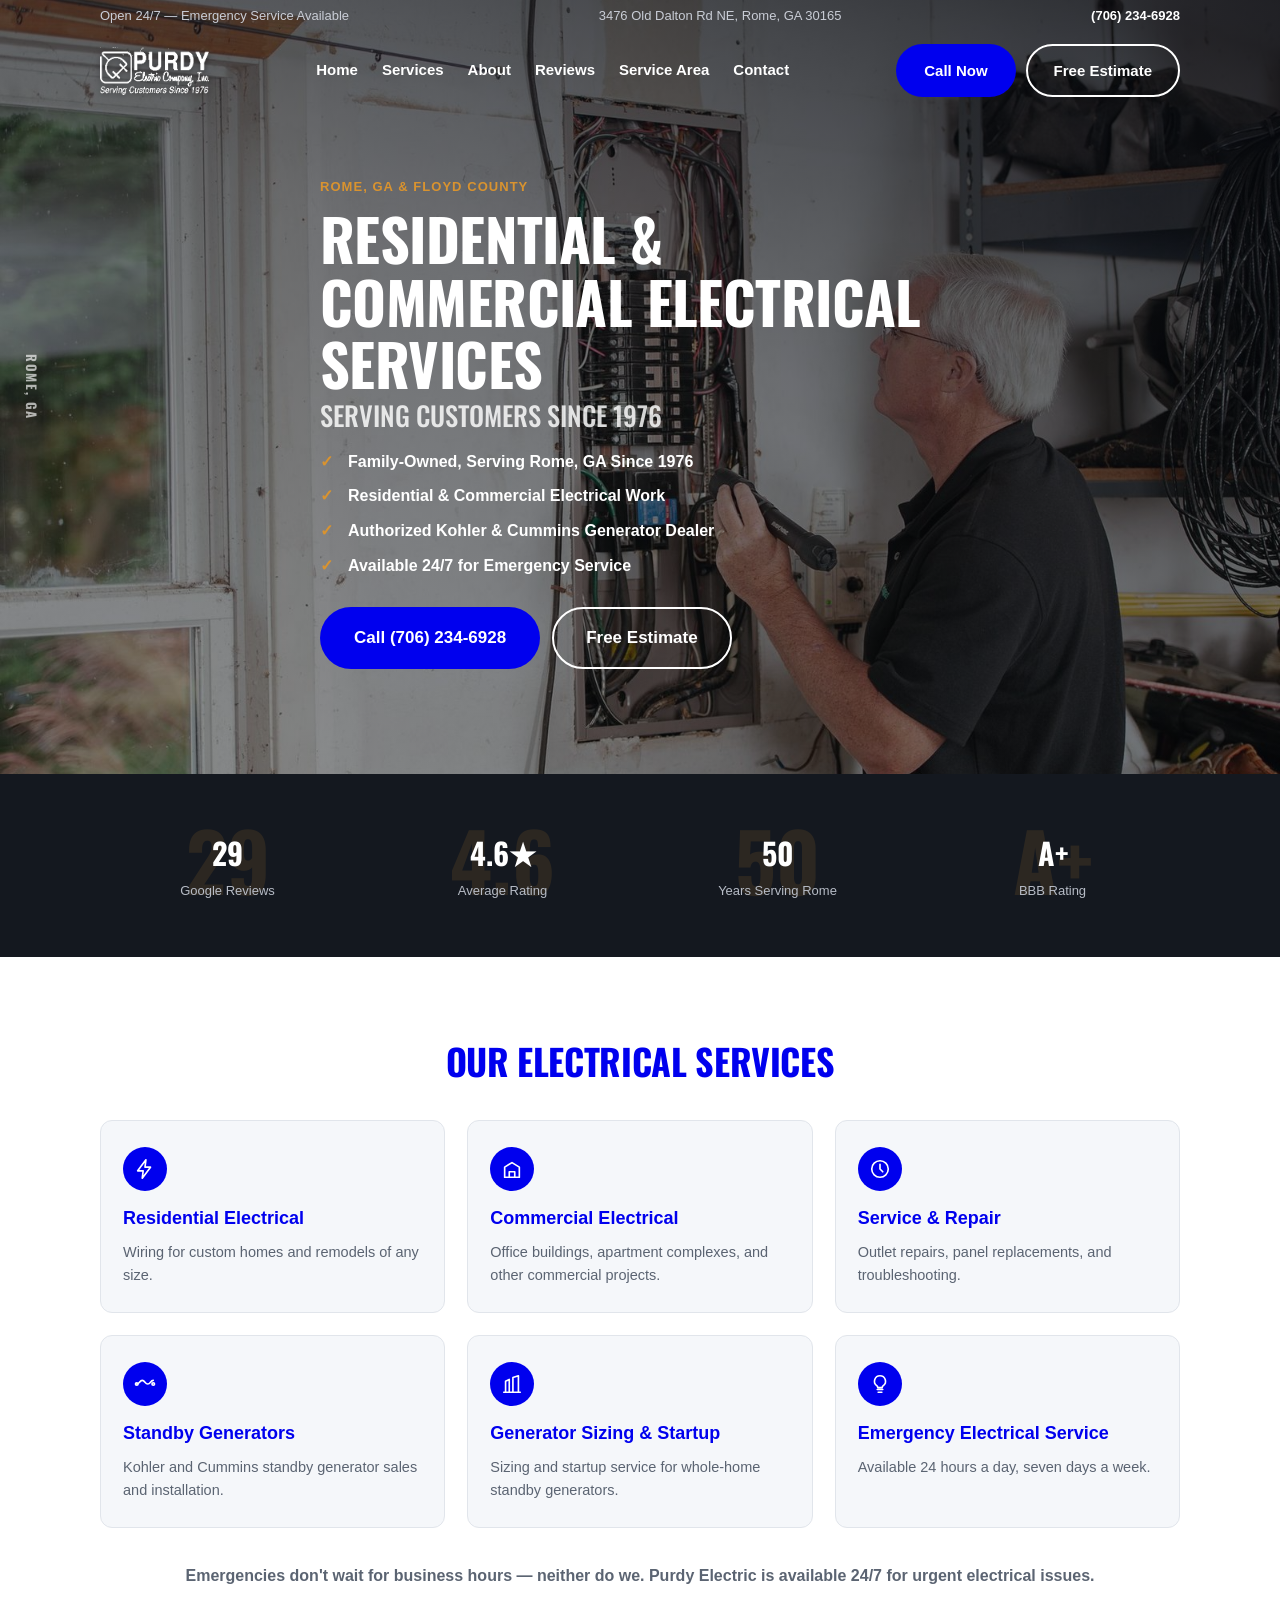
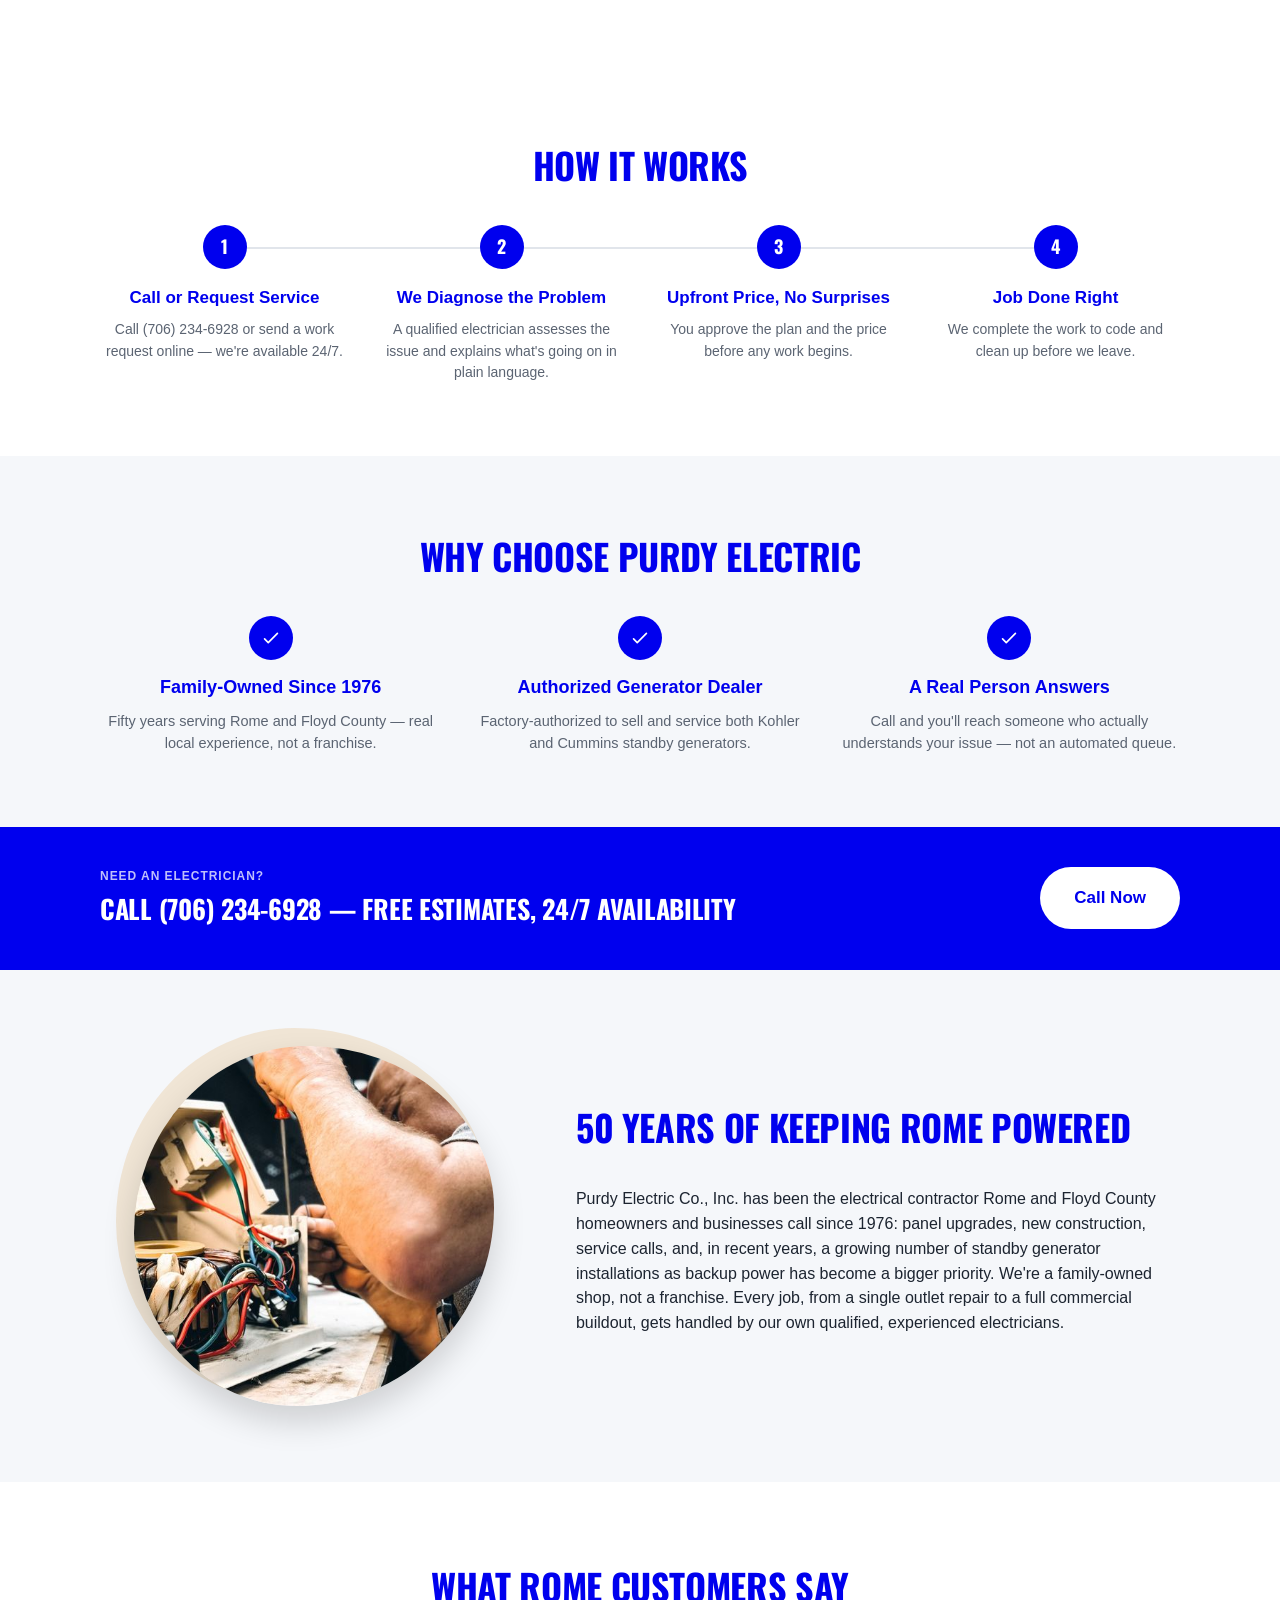
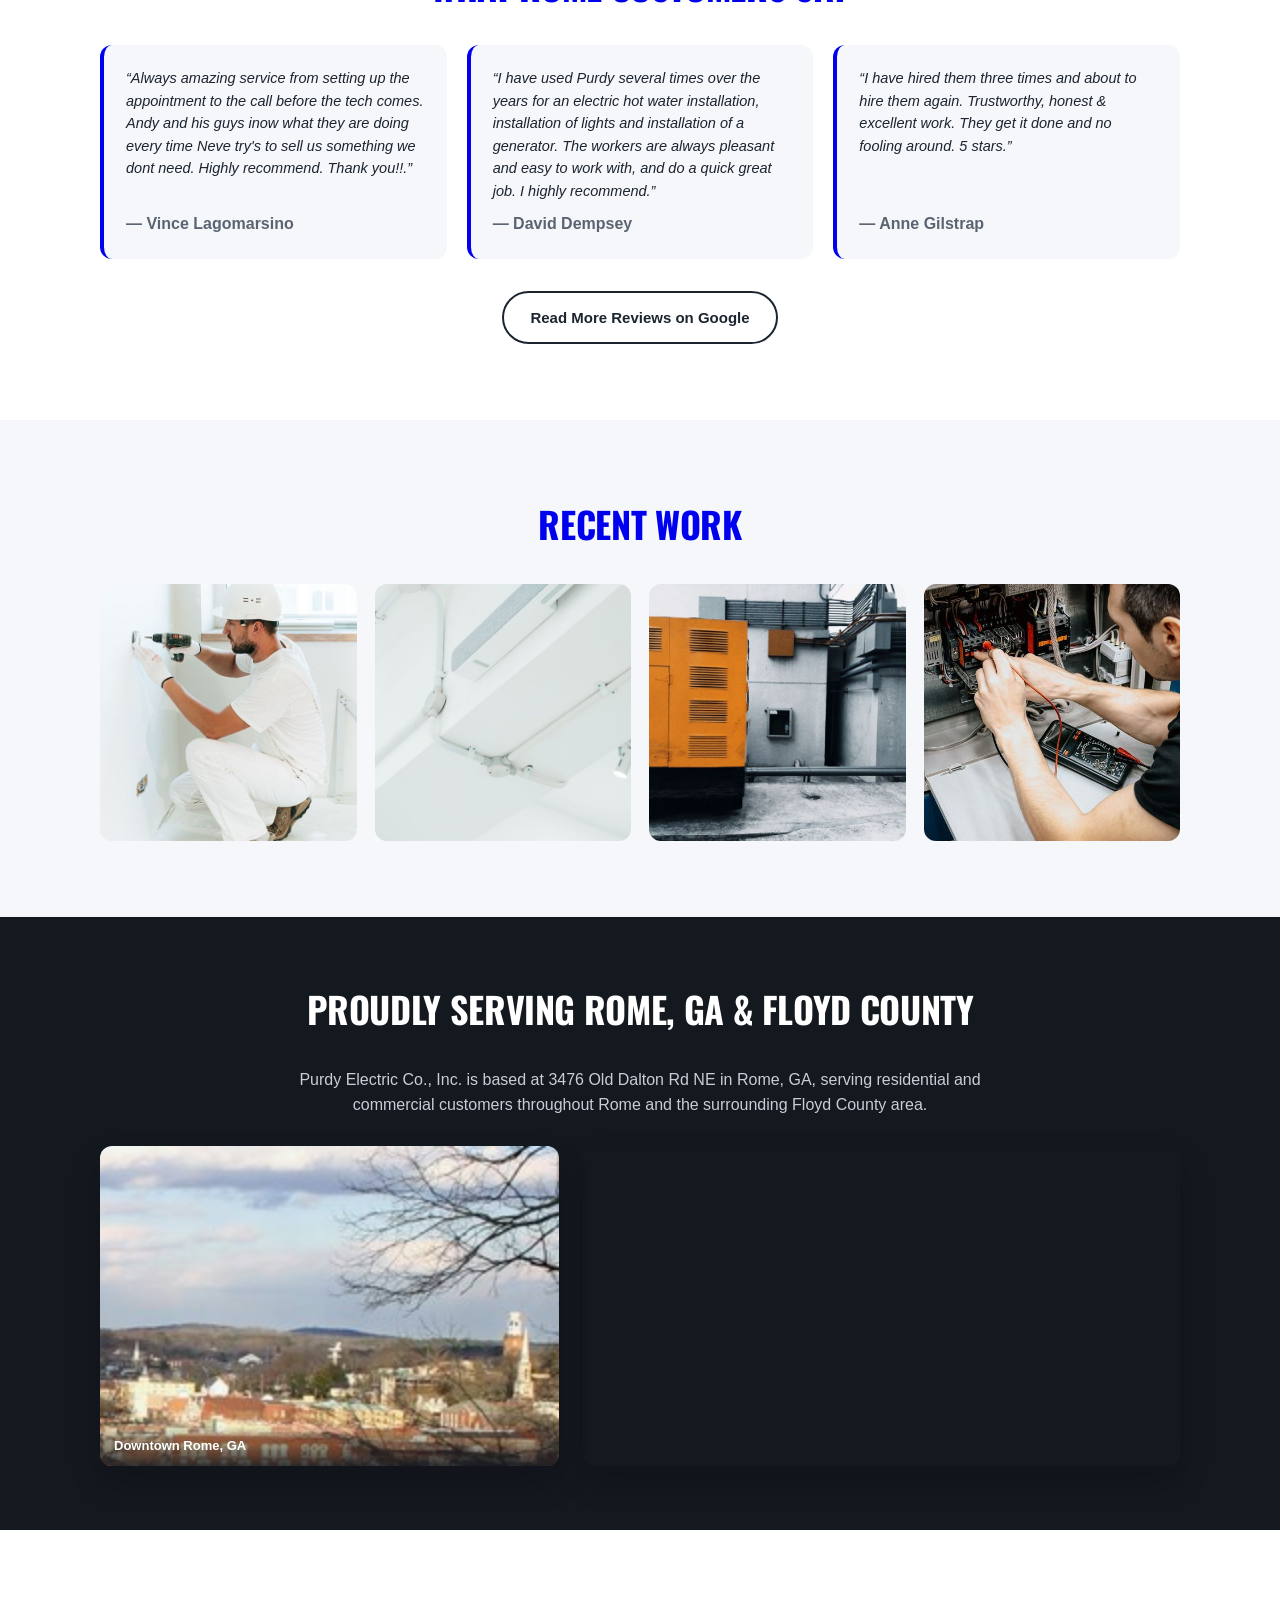
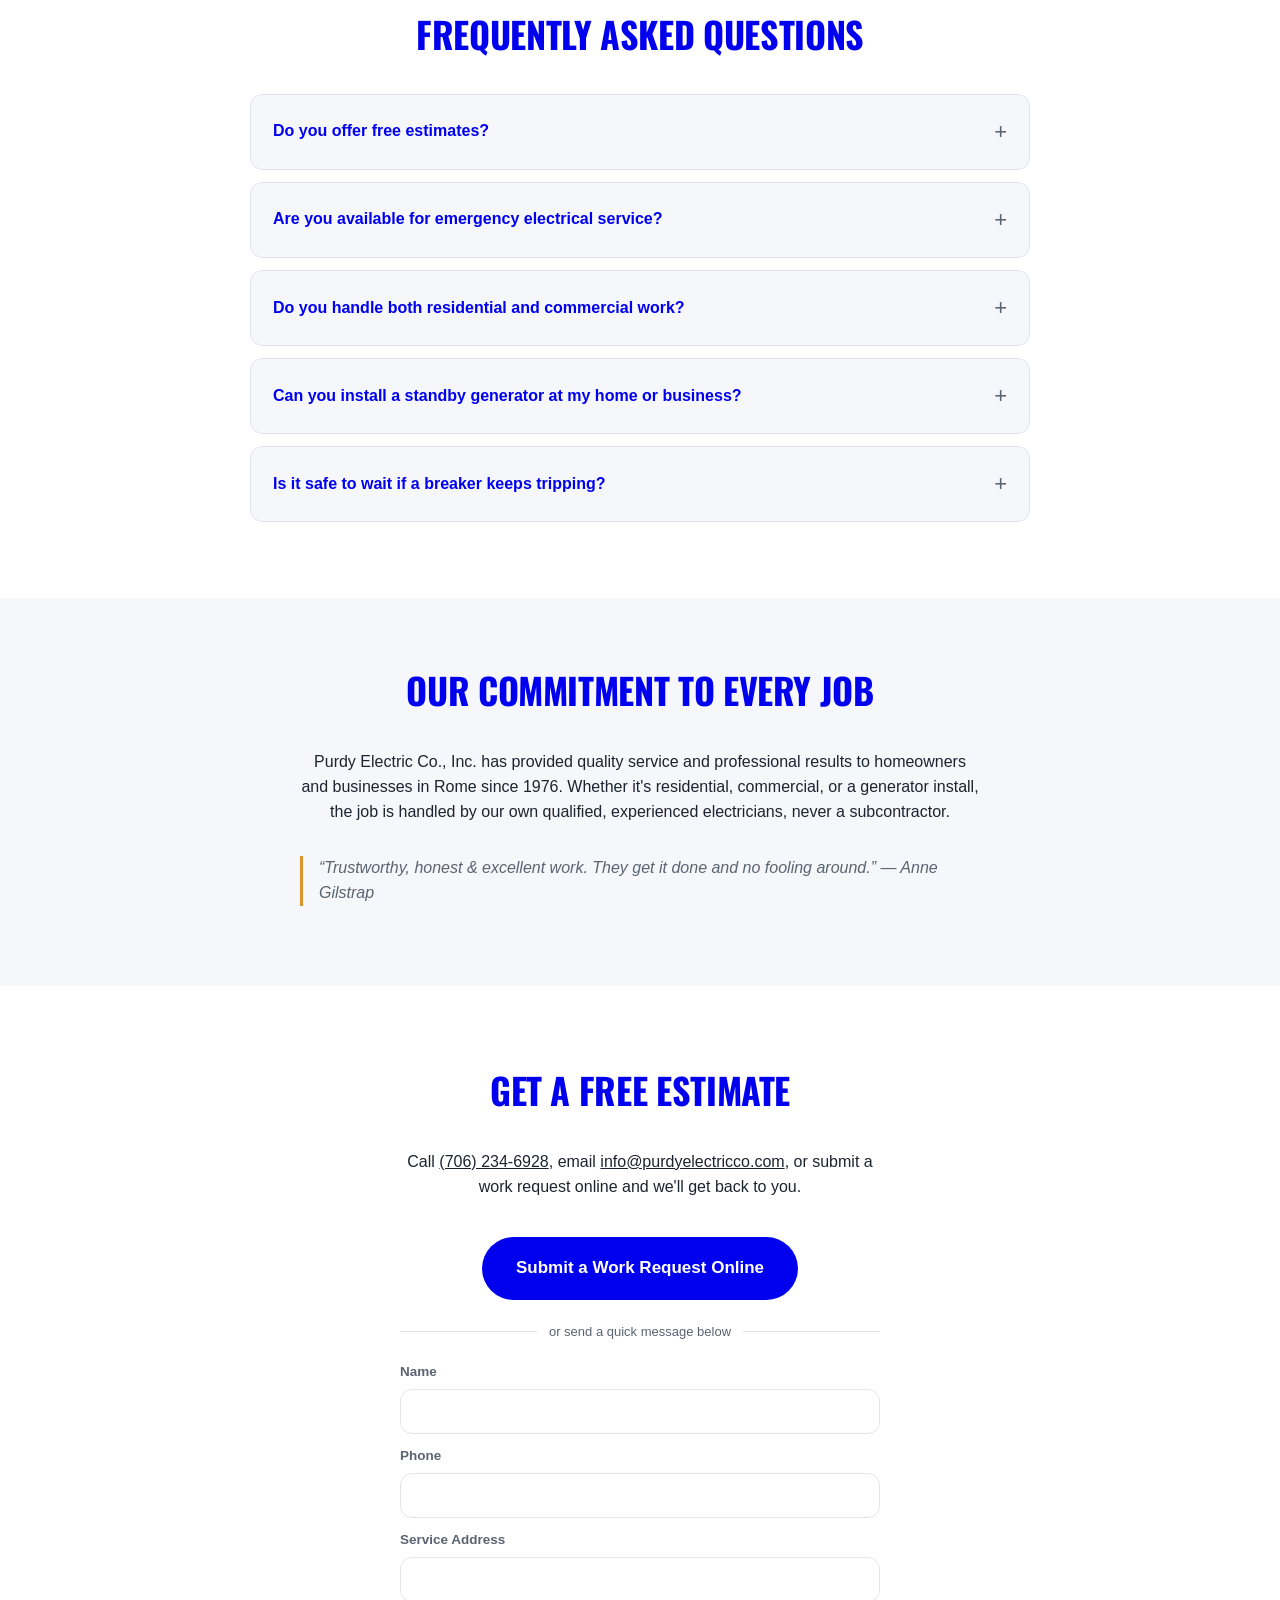
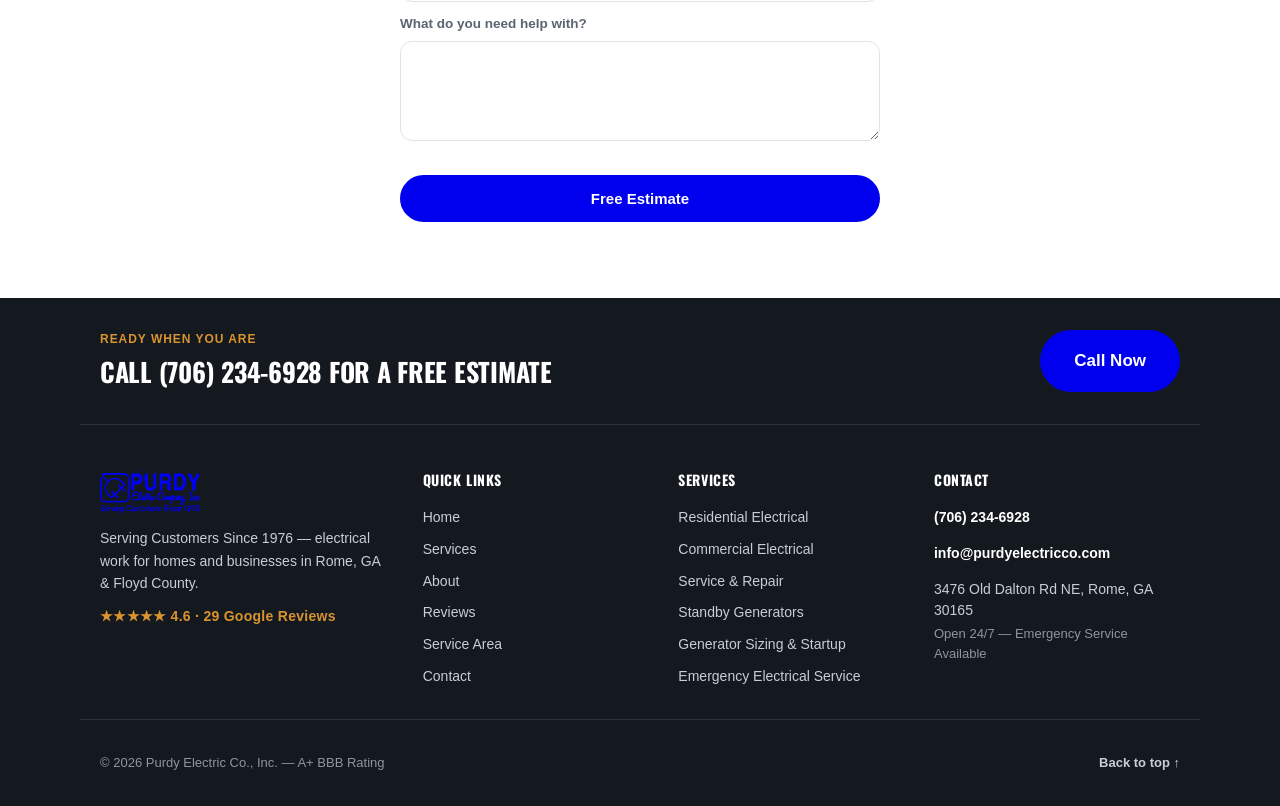
==== dev.html @ 838eb574 "Free homepage rebuild for Purdy Electric Co., Inc. (Rome, GA) Cold-outreach lead magnet built with t" ====
<!DOCTYPE html>
<html lang="en">
<head>
<meta charset="UTF-8">
<meta name="viewport" content="width=device-width, initial-scale=1.0">
<title>Rome GA Electrician | Purdy Electric Co., Inc.</title>
<meta name="description" content="Purdy Electric Co., Inc. — residential &amp; commercial electrician serving Rome, GA since 1976. Kohler &amp; Cummins generators. Call (706) 234-6928.">
<meta name="robots" content="index, follow">
<meta property="og:type" content="website">
<meta property="og:site_name" content="Purdy Electric Co., Inc.">
<meta property="og:title" content="Rome GA Electrician | Purdy Electric Co., Inc.">
<meta property="og:description" content="Residential &amp; commercial electrician serving Rome, GA since 1976. Authorized Kohler &amp; Cummins generator dealer. Call (706) 234-6928.">
<meta property="og:locale" content="en_US">
<meta name="twitter:card" content="summary_large_image">
<meta name="twitter:title" content="Rome GA Electrician | Purdy Electric Co., Inc.">
<meta name="twitter:description" content="Residential &amp; commercial electrician serving Rome, GA since 1976. Authorized Kohler &amp; Cummins generator dealer. Call (706) 234-6928.">
<!-- TODO before launch: canonical, og:url, og:image / twitter:image once a real domain is assigned -->
<!-- <link rel="canonical" href="https://example.com/"> -->
<!-- <meta property="og:url" content="https://example.com/"> -->
<link rel="preconnect" href="https://fonts.googleapis.com">
<link rel="preconnect" href="https://fonts.gstatic.com" crossorigin>
<link href="https://fonts.googleapis.com/css2?family=Oswald:wght@500;700&display=swap" rel="stylesheet">
<link rel="stylesheet" href="styles.css">
<script type="application/ld+json">
{
  "@context": "https://schema.org",
  "@type": "Electrician",
  "name": "Purdy Electric Co., Inc.",
  "telephone": "+1-706-234-6928",
  "email": "info@purdyelectricco.com",
  "address": {
    "@type": "PostalAddress",
    "streetAddress": "3476 Old Dalton Rd NE",
    "addressLocality": "Rome",
    "addressRegion": "GA",
    "postalCode": "30165",
    "addressCountry": "US"
  },
  "areaServed": "Rome, GA",
  "openingHoursSpecification": {
    "@type": "OpeningHoursSpecification",
    "dayOfWeek": ["Monday","Tuesday","Wednesday","Thursday","Friday","Saturday","Sunday"],
    "opens": "00:00",
    "closes": "23:59"
  },
  "aggregateRating": {
    "@type": "AggregateRating",
    "ratingValue": "4.6",
    "reviewCount": "29"
  },
  "review": [
    {
      "@type": "Review",
      "author": { "@type": "Person", "name": "Vince Lagomarsino" },
      "reviewBody": "Always amazing service from setting up the appointment to the call before the tech comes. Andy and his guys inow what they are doing every time Neve try's to sell us something we dont need. Highly recommend. Thank you!!.",
      "reviewRating": { "@type": "Rating", "ratingValue": "5" }
    },
    {
      "@type": "Review",
      "author": { "@type": "Person", "name": "David Dempsey" },
      "reviewBody": "I have used Purdy several times over the years for an electric hot water installation, installation of lights and installation of a generator. The workers are always pleasant and easy to work with, and do a quick great job. I highly recommend.",
      "reviewRating": { "@type": "Rating", "ratingValue": "5" }
    },
    {
      "@type": "Review",
      "author": { "@type": "Person", "name": "Anne Gilstrap" },
      "reviewBody": "I have hired them three times and about to hire them again. Trustworthy, honest & excellent work. They get it done and no fooling around. 5 stars.",
      "reviewRating": { "@type": "Rating", "ratingValue": "5" }
    }
  ],
  "sameAs": [
    "https://www.bbb.org/us/ga/rome/profile/electrician/purdy-electric-co-inc-0483-40024263",
    "https://share.google/TkdXrnhPCegUkf1gT"
  ]
}
</script>
</head>
<body>

<a class="skip-link" href="#main">Skip to main content</a>

<!-- ============ 1. HEADER ============ -->
<header class="site-header" id="site-header">
  <div class="topbar">
    <div class="wrap topbar-inner">
      <span class="topbar-item">Open 24/7 — Emergency Service Available</span>
      <span class="topbar-item">3476 Old Dalton Rd NE, Rome, GA 30165</span>
      <a class="topbar-item topbar-phone" href="tel:+17062346928">(706) 234-6928</a>
    </div>
  </div>
  <div class="wrap main-nav">
    <a class="logo" href="#main" aria-label="Purdy Electric Co., Inc. — home">
      <img class="logo-img" src="assets/logo.png" alt="Purdy Electric Co., Inc. logo">
    </a>
    <nav aria-label="Primary">
      <ul class="nav-links">
        <li><a href="#" onclick="return false;">Home</a></li>
        <li><a href="#" onclick="return false;">Services</a></li>
        <li><a href="#" onclick="return false;">About</a></li>
        <li><a href="#" onclick="return false;">Reviews</a></li>
        <li><a href="#" onclick="return false;">Service Area</a></li>
        <li><a href="#" onclick="return false;">Contact</a></li>
      </ul>
    </nav>
    <div class="nav-ctas">
      <a class="btn btn-primary" href="tel:+17062346928">Call Now</a>
      <a class="btn btn-outline" href="https://clienthub.getjobber.com/hubs/5760ba91-6173-4c8a-98c2-f6439552c2f6/public/requests/80235/new" target="_blank" rel="noopener">Free Estimate</a>
    </div>
    <button type="button" class="menu-toggle" id="menu-toggle" aria-expanded="false" aria-controls="mobile-menu" aria-label="Open menu">
      <span></span><span></span><span></span>
    </button>
    <div class="mobile-menu" id="mobile-menu">
      <ul class="mobile-menu-links">
        <li><a href="#" onclick="return false;">Home</a></li>
        <li><a href="#" onclick="return false;">Services</a></li>
        <li><a href="#" onclick="return false;">About</a></li>
        <li><a href="#" onclick="return false;">Reviews</a></li>
        <li><a href="#" onclick="return false;">Service Area</a></li>
        <li><a href="#" onclick="return false;">Contact</a></li>
      </ul>
      <div class="mobile-menu-ctas">
        <a class="btn btn-primary" href="tel:+17062346928">Call Now</a>
        <a class="btn btn-outline" href="https://clienthub.getjobber.com/hubs/5760ba91-6173-4c8a-98c2-f6439552c2f6/public/requests/80235/new" target="_blank" rel="noopener">Free Estimate</a>
      </div>
    </div>
  </div>
</header>

<main id="main">

  <!-- ============ 2. HERO ============ -->
  <!-- Hero photo: stock photo used with explicit request, credited per skill convention.
       Photo by Karin Belgrave / Pexels — "electrician inspecting residential fuse box"
       https://images.pexels.com/photos/32497160/pexels-photo-32497160.jpeg (Pexels License,
       free for commercial use). Not a photo of Purdy Electric's own team — placeholder swapped
       for a stock photo at Patrik's explicit request; replace with a real team/job photo when
       available. -->
  <section class="hero">
    <img class="hero-bg-photo" src="assets/hero-electrician.jpg" alt="Electrician inspecting a residential circuit breaker panel in a home garage" loading="eager">
    <div class="hero-edge-label" aria-hidden="true">ROME, GA</div>
    <div class="wrap hero-inner">
      <div class="hero-copy">
        <p class="eyebrow">Rome, GA &amp; Floyd County</p>
        <h1>Residential &amp; Commercial Electrical Services <span class="h1-sub">Serving Customers Since 1976</span></h1>
        <ul class="trust-bullets">
          <li>Family-Owned, Serving Rome, GA Since 1976</li>
          <li>Residential &amp; Commercial Electrical Work</li>
          <li>Authorized Kohler &amp; Cummins Generator Dealer</li>
          <li>Available 24/7 for Emergency Service</li>
        </ul>
        <div class="hero-ctas">
          <a class="btn btn-primary btn-lg" href="tel:+17062346928">Call (706) 234-6928</a>
          <a class="btn btn-outline btn-lg" href="https://clienthub.getjobber.com/hubs/5760ba91-6173-4c8a-98c2-f6439552c2f6/public/requests/80235/new" target="_blank" rel="noopener">Free Estimate</a>
        </div>
      </div>
    </div>
  </section>

  <!-- ============ 3. TRUST STATS BAR ============ -->
  <!-- Real, sourced numbers only. Review count/rating: Purdy Electric's real Google Business
       Profile (share.google/TkdXrnhPCegUkf1gT), checked 2026-09-15.
       Years in business: business's own "Serving Customers Since 1976" claim (site + logo).
       BBB rating: bbb.org profile for Purdy Electric Co Inc (not accredited, A+ letter grade).
       No confirmed public license number was found, so a "Licensed & Insured" tile was
       replaced with the confirmed Kohler/Cummins authorized-dealer status instead of guessing. -->
  <section class="stats-bar" aria-label="Trust indicators">
    <div class="wrap stats-grid">
      <div class="stat reveal" data-ghost="29">
        <span class="stat-value">29</span>
        <span class="stat-label">Google Reviews</span>
      </div>
      <div class="stat reveal" data-ghost="4.6">
        <span class="stat-value">4.6★</span>
        <span class="stat-label">Average Rating</span>
      </div>
      <div class="stat reveal" data-ghost="50">
        <span class="stat-value">50</span>
        <span class="stat-label">Years Serving Rome</span>
      </div>
      <div class="stat reveal" data-ghost="A+">
        <span class="stat-value">A+</span>
        <span class="stat-label">BBB Rating</span>
      </div>
    </div>
  </section>

  <!-- ============ 4. SERVICES GRID ============ -->
  <section id="services" class="services">
    <div class="wrap">
      <h2 class="reveal">Our Electrical Services</h2>
      <div class="services-grid">
        <div class="service-card reveal">
          <span class="service-icon" aria-hidden="true"><svg viewBox="0 0 24 24" stroke-width="1.8"><path d="M13 2 4 14h6l-1 8 9-12h-6l1-8z" stroke-linecap="round" stroke-linejoin="round"/></svg></span>
          <h3>Residential Electrical</h3>
          <p>Wiring for custom homes and remodels of any size.</p>
        </div>
        <div class="service-card reveal">
          <span class="service-icon" aria-hidden="true"><svg viewBox="0 0 24 24" stroke-width="1.8"><path d="M4 21V10l8-5 8 5v11" stroke-linecap="round" stroke-linejoin="round"/><path d="M9 21v-6h6v6M4 21h16" stroke-linecap="round" stroke-linejoin="round"/></svg></span>
          <h3>Commercial Electrical</h3>
          <p>Office buildings, apartment complexes, and other commercial projects.</p>
        </div>
        <div class="service-card reveal">
          <span class="service-icon" aria-hidden="true"><svg viewBox="0 0 24 24" stroke-width="1.8"><circle cx="12" cy="12" r="9"/><path d="M12 7v5l3 3" stroke-linecap="round" stroke-linejoin="round"/></svg></span>
          <h3>Service &amp; Repair</h3>
          <p>Outlet repairs, panel replacements, and troubleshooting.</p>
        </div>
        <div class="service-card reveal">
          <span class="service-icon" aria-hidden="true"><svg viewBox="0 0 24 24" stroke-width="1.8"><path d="M3 12c3 0 3-4 6-4s3 4 6 4 3-4 6-4" stroke-linecap="round" stroke-linejoin="round"/><circle cx="3" cy="12" r="1.4"/><circle cx="21" cy="12" r="1.4"/></svg></span>
          <h3>Standby Generators</h3>
          <p>Kohler and Cummins standby generator sales and installation.</p>
        </div>
        <div class="service-card reveal">
          <span class="service-icon" aria-hidden="true"><svg viewBox="0 0 24 24" stroke-width="1.8"><path d="M3 21h18M5 21V9l4-2v14M13 21V5l6-2v18M9 12h.01M9 16h.01" stroke-linecap="round" stroke-linejoin="round"/></svg></span>
          <h3>Generator Sizing &amp; Startup</h3>
          <p>Sizing and startup service for whole-home standby generators.</p>
        </div>
        <div class="service-card reveal">
          <span class="service-icon" aria-hidden="true"><svg viewBox="0 0 24 24" stroke-width="1.8"><path d="M9 18h6M10 21h4M12 3a6 6 0 0 0-3.6 10.8c.6.45 1.1 1.2 1.2 2.2h4.8c.1-1 .6-1.75 1.2-2.2A6 6 0 0 0 12 3Z" stroke-linecap="round" stroke-linejoin="round"/></svg></span>
          <h3>Emergency Electrical Service</h3>
          <p>Available 24 hours a day, seven days a week.</p>
        </div>
      </div>
      <p class="emergency-callout">Emergencies don't wait for business hours — neither do we. Purdy Electric is available 24/7 for urgent electrical issues.</p>
    </div>
  </section>

  <!-- ============ 4b. HOW IT WORKS ============ -->
  <section class="process">
    <div class="wrap">
      <h2 class="reveal">How It Works</h2>
      <div class="process-grid">
        <div class="process-step reveal">
          <span class="process-num">1</span>
          <h3>Call or Request Service</h3>
          <p>Call (706) 234-6928 or send a work request online — we're available 24/7.</p>
        </div>
        <div class="process-step reveal">
          <span class="process-num">2</span>
          <h3>We Diagnose the Problem</h3>
          <p>A qualified electrician assesses the issue and explains what's going on in plain language.</p>
        </div>
        <div class="process-step reveal">
          <span class="process-num">3</span>
          <h3>Upfront Price, No Surprises</h3>
          <p>You approve the plan and the price before any work begins.</p>
        </div>
        <div class="process-step reveal">
          <span class="process-num">4</span>
          <h3>Job Done Right</h3>
          <p>We complete the work to code and clean up before we leave.</p>
        </div>
      </div>
    </div>
  </section>

  <!-- ============ 4c. WHY CHOOSE US ============ -->
  <section class="why-us">
    <div class="wrap">
      <h2 class="reveal">Why Choose Purdy Electric</h2>
      <div class="why-us-grid">
        <div class="why-us-item reveal">
          <span class="service-icon" aria-hidden="true"><svg viewBox="0 0 24 24" stroke-width="1.8"><path d="m5 13 4 4L19 7" stroke-linecap="round" stroke-linejoin="round"/></svg></span>
          <h3>Family-Owned Since 1976</h3>
          <p>Fifty years serving Rome and Floyd County — real local experience, not a franchise.</p>
        </div>
        <div class="why-us-item reveal">
          <span class="service-icon" aria-hidden="true"><svg viewBox="0 0 24 24" stroke-width="1.8"><path d="m5 13 4 4L19 7" stroke-linecap="round" stroke-linejoin="round"/></svg></span>
          <h3>Authorized Generator Dealer</h3>
          <p>Factory-authorized to sell and service both Kohler and Cummins standby generators.</p>
        </div>
        <div class="why-us-item reveal">
          <span class="service-icon" aria-hidden="true"><svg viewBox="0 0 24 24" stroke-width="1.8"><path d="m5 13 4 4L19 7" stroke-linecap="round" stroke-linejoin="round"/></svg></span>
          <h3>A Real Person Answers</h3>
          <p>Call and you'll reach someone who actually understands your issue — not an automated queue.</p>
        </div>
      </div>
    </div>
  </section>

  <!-- ============ 4d. MID-PAGE CTA BANNER ============ -->
  <section class="cta-banner">
    <div class="wrap cta-banner-inner">
      <div>
        <p class="cta-banner-eyebrow">Need an Electrician?</p>
        <h3>Call (706) 234-6928 — Free Estimates, 24/7 Availability</h3>
      </div>
      <a class="btn btn-primary btn-lg" href="tel:+17062346928">Call Now</a>
    </div>
  </section>

  <!-- ============ 5. ABOUT / STORY ============ -->
  <section id="about" class="about">
    <div class="wrap about-inner">
      <div class="about-media">
        <!-- ADD REAL PHOTO: owner/team photo. Stock photo used at Patrik's explicit request —
             not Purdy Electric's own staff. Photo by Pexels
             https://images.pexels.com/photos/32588553/pexels-photo-32588553.jpeg (Pexels
             License, free for commercial use). Replace with a real team/owner photo when available. -->
        <img class="stock-photo" src="assets/about-electrician.jpg" alt="Electrician working carefully on wiring inside an open equipment panel">
      </div>
      <div class="about-copy reveal">
        <h2>50 Years of Keeping Rome Powered</h2>
        <p>Purdy Electric Co., Inc. has been the electrical contractor Rome and Floyd County homeowners and businesses call since 1976: panel upgrades, new construction, service calls, and, in recent years, a growing number of standby generator installations as backup power has become a bigger priority. We're a family-owned shop, not a franchise. Every job, from a single outlet repair to a full commercial buildout, gets handled by our own qualified, experienced electricians.</p>
      </div>
    </div>
  </section>

  <!-- ============ 6. PROOF / TESTIMONIALS ============ -->
  <!-- Real, verbatim, sourced reviews only (checked 2026-09-15): Purdy Electric's real Google
       Business Profile (share.google/TkdXrnhPCegUkf1gT). Nothing here was written by Claude —
       Vince Lagomarsino's quote is reproduced exactly as written, typos included ("inow",
       "Neve try's"); editing a real customer's actual words to tidy them up is the same
       category of dishonesty as inventing a review outright. -->
  <section id="reviews" class="testimonials">
    <div class="wrap">
      <h2 class="reveal">What Rome Customers Say</h2>
      <div class="testimonial-grid">
        <blockquote class="testimonial reveal">
          <p>&ldquo;Always amazing service from setting up the appointment to the call before the tech comes. Andy and his guys inow what they are doing every time Neve try's to sell us something we dont need. Highly recommend. Thank you!!.&rdquo;</p>
          <cite>— Vince Lagomarsino</cite>
        </blockquote>
        <blockquote class="testimonial reveal">
          <p>&ldquo;I have used Purdy several times over the years for an electric hot water installation, installation of lights and installation of a generator. The workers are always pleasant and easy to work with, and do a quick great job. I highly recommend.&rdquo;</p>
          <cite>— David Dempsey</cite>
        </blockquote>
        <blockquote class="testimonial reveal">
          <p>&ldquo;I have hired them three times and about to hire them again. Trustworthy, honest &amp; excellent work. They get it done and no fooling around. 5 stars.&rdquo;</p>
          <cite>— Anne Gilstrap</cite>
        </blockquote>
      </div>
      <a class="btn btn-outline" href="https://share.google/TkdXrnhPCegUkf1gT" target="_blank" rel="noopener">Read More Reviews on Google</a>
    </div>
  </section>

  <!-- ============ 6b. RECENT WORK GALLERY ============
       No real project photos were supplied yet, so these are stock photos used at Patrik's
       explicit request — a stronger implied claim than the hero/about swaps, so each tile is
       matched to a specific real Purdy service and credited below rather than reused generically.
       Replace with real job photos as they come in; this section should be first in line.
         1. Residential: Pexels https://images.pexels.com/photos/4981802/pexels-photo-4981802.jpeg
         2. Commercial:  Pexels https://images.pexels.com/photos/14129563/pexels-photo-14129563.jpeg
         3. Generator:   Pexels https://images.pexels.com/photos/5693845/pexels-photo-5693845.jpeg
         4. Repair:      Pexels https://images.pexels.com/photos/34054464/pexels-photo-34054464.jpeg
       All Pexels License (free for commercial use, no attribution required). -->
  <section class="gallery">
    <div class="wrap">
      <h2 class="reveal">Recent Work</h2>
      <div class="gallery-grid">
        <button type="button" class="gallery-item reveal" data-lightbox-index="0" aria-label="View larger photo: residential electrical wiring">
          <img class="stock-photo gallery-photo" src="assets/gallery-residential.jpg" alt="Electrician installing a new wall outlet box during a residential wiring job">
        </button>
        <button type="button" class="gallery-item reveal" data-lightbox-index="1" aria-label="View larger photo: commercial wiring project">
          <img class="stock-photo gallery-photo" src="assets/gallery-commercial.jpg" alt="Modern commercial ceiling conduit and wiring installation">
        </button>
        <button type="button" class="gallery-item reveal" data-lightbox-index="2" aria-label="View larger photo: standby generator install">
          <img class="stock-photo gallery-photo" src="assets/gallery-generator.jpg" alt="Outdoor standby generator unit installed at a commercial building">
        </button>
        <button type="button" class="gallery-item reveal" data-lightbox-index="3" aria-label="View larger photo: service and repair call">
          <img class="stock-photo gallery-photo" src="assets/gallery-repair.jpg" alt="Electrician using a multimeter to diagnose an electrical panel during a service call">
        </button>
      </div>
    </div>
  </section>

  <!-- Lightbox for the Recent Work gallery: enlarge, prev/next, keyboard nav, focus trap,
       returns focus to the clicked thumbnail on close. Captions reuse each photo's alt text. -->
  <div class="lightbox" id="lightbox" role="dialog" aria-modal="true" aria-label="Recent work photo viewer" hidden>
    <div class="lightbox-backdrop" data-lightbox-close></div>
    <div class="lightbox-content">
      <button type="button" class="lightbox-close" id="lightbox-close" aria-label="Close photo viewer">&times;</button>
      <button type="button" class="lightbox-nav lightbox-prev" id="lightbox-prev" aria-label="Previous photo">&#8249;</button>
      <img class="lightbox-img" id="lightbox-img" src="" alt="">
      <button type="button" class="lightbox-nav lightbox-next" id="lightbox-next" aria-label="Next photo">&#8250;</button>
      <p class="lightbox-caption"><span id="lightbox-caption-text"></span> — <span id="lightbox-counter"></span></p>
    </div>
  </div>

  <!-- ============ 7. SERVICE AREA ============ -->
  <section id="service-area" class="service-area">
    <div class="wrap">
      <h2 class="reveal">Proudly Serving Rome, GA &amp; Floyd County</h2>
      <p class="service-area-list">Purdy Electric Co., Inc. is based at 3476 Old Dalton Rd NE in Rome, GA, serving residential and commercial customers throughout Rome and the surrounding Floyd County area.</p>
      <div class="service-area-grid">
        <figure class="service-area-photo reveal">
          <img src="assets/rome-skyline.jpg" alt="View of downtown Rome, Georgia, the city Purdy Electric has served since 1976" loading="lazy">
          <figcaption>Downtown Rome, GA</figcaption>
        </figure>
        <div class="map-embed reveal">
          <iframe src="https://maps.google.com/maps?q=3476+Old+Dalton+Rd+NE,+Rome,+GA+30165&output=embed" loading="lazy" title="Purdy Electric Co., Inc. map location"></iframe>
        </div>
      </div>
    </div>
  </section>

  <!-- ============ 7b. FAQ ============ -->
  <section class="faq">
    <div class="wrap">
      <h2 class="reveal">Frequently Asked Questions</h2>
      <div class="faq-list">
        <details class="faq-item reveal">
          <summary>Do you offer free estimates?</summary>
          <p>Yes. Call (706) 234-6928 or send a work request and we'll get you a free estimate for your project.</p>
        </details>
        <details class="faq-item reveal">
          <summary>Are you available for emergency electrical service?</summary>
          <p>Yes, Purdy Electric is available 24 hours a day, seven days a week for urgent electrical issues.</p>
        </details>
        <details class="faq-item reveal">
          <summary>Do you handle both residential and commercial work?</summary>
          <p>Yes — everything from custom homes and remodels to office buildings and apartment complexes.</p>
        </details>
        <details class="faq-item reveal">
          <summary>Can you install a standby generator at my home or business?</summary>
          <p>Yes. We're an authorized Kohler and Cummins Power Generation dealer, from picking the right size generator through installation and startup.</p>
        </details>
        <details class="faq-item reveal">
          <summary>Is it safe to wait if a breaker keeps tripping?</summary>
          <p>A breaker that trips repeatedly is a sign of an underlying issue and shouldn't be ignored — call us and we'll diagnose the cause before it becomes a bigger, more expensive problem.</p>
        </details>
      </div>
    </div>
  </section>

  <!-- ============ 8. GUARANTEE / OFFER ============ -->
  <!-- No formal written guarantee was found on the business's own site, so this section is
       built from their own stated commitment plus a real, sourced review quote — not an
       invented guarantee. -->
  <section class="guarantee">
    <div class="wrap guarantee-inner">
      <h2 class="reveal">Our Commitment to Every Job</h2>
      <p>Purdy Electric Co., Inc. has provided quality service and professional results to homeowners and businesses in Rome since 1976. Whether it's residential, commercial, or a generator install, the job is handled by our own qualified, experienced electricians, never a subcontractor.</p>
      <blockquote>&ldquo;Trustworthy, honest &amp; excellent work. They get it done and no fooling around.&rdquo; — Anne Gilstrap</blockquote>
    </div>
  </section>

  <!-- ============ CONTACT ============ -->
  <section id="contact" class="contact">
    <div class="wrap contact-inner">
      <h2 class="reveal">Get a Free Estimate</h2>
      <p>Call <a href="tel:+17062346928">(706) 234-6928</a>, email <a href="mailto:info@purdyelectricco.com">info@purdyelectricco.com</a>, or submit a work request online and we'll get back to you.</p>
      <!-- Purdy's own real work-request intake (Jobber Client Hub) — live and already in use on
           their current site, so this is a genuinely working submission path, not a placeholder. -->
      <a class="btn btn-primary btn-lg" href="https://clienthub.getjobber.com/hubs/5760ba91-6173-4c8a-98c2-f6439552c2f6/public/requests/80235/new" target="_blank" rel="noopener">Submit a Work Request Online</a>
      <p class="contact-divider">or send a quick message below</p>
      <!-- Wire this form to the business's real intake email/CRM before launch -->
      <form class="contact-form" aria-label="Request an estimate">
        <div class="form-field">
          <label for="field-name">Name</label>
          <input type="text" id="field-name" name="name" autocomplete="name" required>
        </div>
        <div class="form-field">
          <label for="field-phone">Phone</label>
          <input type="tel" id="field-phone" name="phone" autocomplete="tel" required>
        </div>
        <div class="form-field">
          <label for="field-address">Service Address</label>
          <input type="text" id="field-address" name="address" autocomplete="street-address">
        </div>
        <div class="form-field">
          <label for="field-message">What do you need help with?</label>
          <textarea id="field-message" name="message"></textarea>
        </div>
        <button type="submit" class="btn btn-primary">Free Estimate</button>
      </form>
    </div>
  </section>

</main>

<!-- ============ 9. FOOTER ============ -->
<footer class="site-footer">
  <div class="wrap footer-cta">
    <div>
      <p class="footer-cta-eyebrow">Ready when you are</p>
      <h3>Call (706) 234-6928 for a free estimate</h3>
    </div>
    <a class="btn btn-primary btn-lg" href="tel:+17062346928">Call Now</a>
  </div>

  <div class="wrap footer-grid">
    <div class="footer-col footer-brand">
      <div class="footer-logo">
        <img class="logo-img footer-logo-img" src="assets/logo.png" alt="Purdy Electric Co., Inc. logo">
      </div>
      <p>Serving Customers Since 1976 — electrical work for homes and businesses in Rome, GA &amp; Floyd County.</p>
      <p class="footer-rating">★★★★★ 4.6 · 29 Google Reviews</p>
    </div>

    <div class="footer-col">
      <h4>Quick Links</h4>
      <ul>
        <li><a href="#" onclick="return false;">Home</a></li>
        <li><a href="#" onclick="return false;">Services</a></li>
        <li><a href="#" onclick="return false;">About</a></li>
        <li><a href="#" onclick="return false;">Reviews</a></li>
        <li><a href="#" onclick="return false;">Service Area</a></li>
        <li><a href="#" onclick="return false;">Contact</a></li>
      </ul>
    </div>

    <div class="footer-col">
      <h4>Services</h4>
      <ul>
        <li><a href="#services">Residential Electrical</a></li>
        <li><a href="#services">Commercial Electrical</a></li>
        <li><a href="#services">Service &amp; Repair</a></li>
        <li><a href="#services">Standby Generators</a></li>
        <li><a href="#services">Generator Sizing &amp; Startup</a></li>
        <li><a href="#services">Emergency Electrical Service</a></li>
      </ul>
    </div>

    <div class="footer-col">
      <h4>Contact</h4>
      <p class="contact-line">
        <a href="tel:+17062346928">(706) 234-6928</a>
      </p>
      <p class="contact-line">
        <a href="mailto:info@purdyelectricco.com">info@purdyelectricco.com</a>
      </p>
      <p class="contact-line">
        3476 Old Dalton Rd NE, Rome, GA 30165
        <span class="muted">Open 24/7 — Emergency Service Available</span>
      </p>
    </div>
  </div>

  <div class="wrap footer-bottom">
    <p>&copy; <span id="footer-year"></span> Purdy Electric Co., Inc. — A+ BBB Rating</p>
    <a class="back-to-top" href="#main">Back to top ↑</a>
  </div>
</footer>

<a class="sticky-cta" href="tel:+17062346928" aria-label="Call Purdy Electric Co., Inc. now">Call Now</a>

<script>
(function () {
  var yearEl = document.getElementById('footer-year');
  if (yearEl) { yearEl.textContent = new Date().getFullYear(); }

  var menuToggle = document.getElementById('menu-toggle');
  var mobileMenu = document.getElementById('mobile-menu');
  var closeMenu = function () {
    mobileMenu.classList.remove('is-open');
    menuToggle.setAttribute('aria-expanded', 'false');
    menuToggle.setAttribute('aria-label', 'Open menu');
  };
  menuToggle.addEventListener('click', function () {
    var isOpen = mobileMenu.classList.toggle('is-open');
    menuToggle.setAttribute('aria-expanded', isOpen ? 'true' : 'false');
    menuToggle.setAttribute('aria-label', isOpen ? 'Close menu' : 'Open menu');
  });
  window.addEventListener('resize', function () {
    if (window.innerWidth > 860) { closeMenu(); }
  });

  var header = document.getElementById('site-header');
  var onScroll = function () {
    if (window.scrollY > 12) { header.classList.add('is-scrolled'); }
    else { header.classList.remove('is-scrolled'); }
  };
  window.addEventListener('scroll', onScroll, { passive: true });
  onScroll();

  var reduceMotion = window.matchMedia('(prefers-reduced-motion: reduce)').matches;
  var revealEls = document.querySelectorAll('.reveal');
  if (reduceMotion || !('IntersectionObserver' in window)) {
    revealEls.forEach(function (el) { el.classList.add('is-visible'); });
  } else {
    var io = new IntersectionObserver(function (entries) {
      entries.forEach(function (entry) {
        if (entry.isIntersecting) {
          entry.target.classList.add('is-visible');
          io.unobserve(entry.target);
        }
      });
    }, { threshold: 0.15 });
    revealEls.forEach(function (el) { io.observe(el); });
  }

  // Recent Work gallery lightbox — zero dependencies, matches the rest of the site's plain JS.
  var galleryButtons = Array.prototype.slice.call(document.querySelectorAll('[data-lightbox-index]'));
  if (galleryButtons.length) {
    var lightbox = document.getElementById('lightbox');
    var lbImg = document.getElementById('lightbox-img');
    var lbCaption = document.getElementById('lightbox-caption-text');
    var lbCounter = document.getElementById('lightbox-counter');
    var lbClose = document.getElementById('lightbox-close');
    var lbPrev = document.getElementById('lightbox-prev');
    var lbNext = document.getElementById('lightbox-next');
    var photos = galleryButtons.map(function (btn) {
      var img = btn.querySelector('img');
      return { src: img.src, alt: img.alt };
    });
    var currentIndex = 0;
    var openerEl = null;

    var render = function () {
      var photo = photos[currentIndex];
      lbImg.src = photo.src;
      lbImg.alt = photo.alt;
      lbCaption.textContent = photo.alt;
      lbCounter.textContent = (currentIndex + 1) + ' / ' + photos.length;
      lbPrev.hidden = lbNext.hidden = photos.length < 2;
    };

    var openLightbox = function (index, opener) {
      currentIndex = index;
      openerEl = opener;
      render();
      lightbox.hidden = false;
      lbClose.focus();
      document.addEventListener('keydown', onKeydown);
    };
    var closeLightbox = function () {
      lightbox.hidden = true;
      document.removeEventListener('keydown', onKeydown);
      if (openerEl) { openerEl.focus(); }
    };
    var showPrev = function () { currentIndex = (currentIndex - 1 + photos.length) % photos.length; render(); };
    var showNext = function () { currentIndex = (currentIndex + 1) % photos.length; render(); };

    var onKeydown = function (e) {
      if (e.key === 'Escape') { closeLightbox(); return; }
      if (e.key === 'ArrowLeft') { showPrev(); return; }
      if (e.key === 'ArrowRight') { showNext(); return; }
      if (e.key === 'Tab') {
        // Focus trap: cycle only through the dialog's own controls.
        var focusable = [lbClose, lbPrev, lbNext].filter(function (el) { return !el.hidden; });
        var idx = focusable.indexOf(document.activeElement);
        if (e.shiftKey && (idx <= 0)) { e.preventDefault(); focusable[focusable.length - 1].focus(); }
        else if (!e.shiftKey && idx === focusable.length - 1) { e.preventDefault(); focusable[0].focus(); }
      }
    };

    galleryButtons.forEach(function (btn, i) {
      btn.addEventListener('click', function () { openLightbox(i, btn); });
    });
    lbClose.addEventListener('click', closeLightbox);
    lbPrev.addEventListener('click', showPrev);
    lbNext.addEventListener('click', showNext);
    document.querySelectorAll('[data-lightbox-close]').forEach(function (el) {
      el.addEventListener('click', closeLightbox);
    });
  }
})();
</script>

</body>
</html>
---- styles.css ----
/* ============ Design tokens ============
   Swap these per-business. Pull the primary/accent from the business's real
   logo/brand if they have one — sample the actual pixel colors (PIL/Pillow)
   rather than eyeballing a hex value, it's consistently more accurate.
   Otherwise this navy/amber pairing reads as "trades/trust" without looking
   like a template. Keep it to ONE dominant accent color doing all the
   CTA/heading work; a second brand color (if any) should stay a sparing
   accent (underlines, stat ghost numerals) rather than a second competing
   button color. Dark sections use a near-black ink rather than a second
   brand color — see "Modern visual design patterns" in references/patterns.md. */
:root {
  --color-primary: #0000ee;      /* pixel-sampled from Purdy's own logo (pure blue ink) */
  --color-primary-dark: #0000a8;
  --color-ink: #14181f;          /* near-black — full-bleed section bands */
  --color-accent: #d9932f;       /* amber — sparing use only (underlines, ghost numerals) */
  --color-accent-dark: #b3771e;
  --color-text: #1c2430;
  --color-text-muted: #5b6472;
  --color-bg: #ffffff;
  --color-bg-alt: #f5f7fa;
  --color-border: #e1e5eb;
  --font-body: -apple-system, BlinkMacSystemFont, "Segoe UI", Roboto, Helvetica, Arial, sans-serif;
  --font-heading: "Oswald", var(--font-body);
  --radius: 12px;
  --radius-pill: 999px;
  --shadow: 0 2px 10px rgba(0,0,0,.08);
  --shadow-lift: 0 16px 32px rgba(0,0,0,.16);
}

* { box-sizing: border-box; }
html { scroll-behavior: smooth; }
body {
  margin: 0;
  font-family: var(--font-body);
  color: var(--color-text);
  background: var(--color-bg);
  line-height: 1.55;
}
img { max-width: 100%; display: block; }
a { color: inherit; }
.wrap { max-width: 1120px; margin: 0 auto; padding: 0 20px; }

.skip-link {
  position: absolute; left: -999px; top: 0; background: #fff; color: #000;
  padding: 10px 16px; z-index: 100;
}
.skip-link:focus { left: 10px; top: 10px; }

/* Scroll-reveal: opacity + slight rise, disabled outright for reduced-motion.
   Motion is decoration only — never applied to phone numbers or CTAs. */
.reveal { opacity: 0; transform: translateY(16px); transition: opacity .5s ease, transform .5s ease; }
.reveal.is-visible { opacity: 1; transform: translateY(0); }
@media (prefers-reduced-motion: reduce) {
  .reveal { opacity: 1; transform: none; transition: none; }
}

/* ============ Buttons ============ */
.btn {
  display: inline-block;
  padding: 13px 26px;
  border-radius: var(--radius-pill);
  font-weight: 600;
  text-decoration: none;
  border: 2px solid transparent;
  cursor: pointer;
  font-size: 15px;
  transition: background .15s ease, color .15s ease, border-color .15s ease, transform .15s ease;
}
.btn-primary { background: var(--color-primary); color: #fff; }
.btn-primary:hover { background: var(--color-primary-dark); }
.btn-outline { background: transparent; border-color: currentColor; }
.btn-outline:hover { background: rgba(0,0,0,.05); }
.btn-lg { padding: 16px 32px; font-size: 17px; }

/* ============ Header (transparent over the full-bleed hero photo, solid once scrolled) ============
   position: absolute at rest — NOT sticky — so the hero photo starts at true y=0 behind it;
   .is-scrolled (toggled in the footer script as soon as scrollY > 12) switches it to fixed with
   a solid background, which is normal sticky-header behavior for the rest of the page. */
.site-header { position: absolute; top: 0; left: 0; right: 0; z-index: 50; }
.site-header.is-scrolled { position: fixed; }

.topbar {
  background: transparent;
  color: #c9cdd6;
  font-size: 13px;
  transition: background .3s ease;
}
.site-header.is-scrolled .topbar { background: var(--color-ink); }
.topbar-inner {
  display: flex; flex-wrap: wrap; gap: 8px 20px;
  justify-content: space-between; align-items: center;
  padding: 6px 20px;
}
.topbar-phone { color: #fff; font-weight: 700; text-decoration: none; }
/* The topbar is sticky-header chrome that eats a disproportionate chunk of a
   phone viewport on every scroll position. The phone number is already a
   persistent nav button and a persistent bottom bar on mobile, so the topbar
   (hours + address) is redundant below this width — drop it to give content
   the room back. */
@media (max-width: 640px) {
  .topbar { display: none; }
}

.main-nav {
  display: flex; align-items: center; justify-content: space-between;
  gap: 16px; padding: 12px 20px;
  background: transparent;
  border-bottom: 1px solid transparent;
  transition: padding .2s ease, box-shadow .2s ease, background .3s ease, border-color .3s ease, backdrop-filter .3s ease;
}
.site-header.is-scrolled .main-nav {
  padding: 6px 20px; box-shadow: var(--shadow);
  background: rgba(255,255,255,.9);
  backdrop-filter: saturate(180%) blur(8px);
  border-bottom-color: var(--color-border);
}
.logo { display: flex; align-items: center; gap: 10px; text-decoration: none; }
.logo-badge {
  width: 60px; height: 60px; border-radius: 50%; overflow: hidden;
  position: relative; flex-shrink: 0; background: #fff;
  box-shadow: inset 0 0 0 1px var(--color-border);
  transition: width .2s ease, height .2s ease;
}
.site-header.is-scrolled .logo-badge { width: 46px; height: 46px; }
.logo-badge img { width: 100%; height: 100%; object-fit: cover; }
.logo-text {
  font-family: var(--font-heading); font-size: 22px; font-weight: 700;
  color: var(--color-primary); letter-spacing: -0.01em; text-transform: uppercase;
}
.nav-links { list-style: none; display: flex; gap: 24px; margin: 0; padding: 0; }
.nav-links a { text-decoration: none; font-weight: 600; font-size: 15px; color: #fff; transition: color .3s ease; }
.site-header.is-scrolled .nav-links a { color: var(--color-text); }
.nav-links a:hover { color: var(--color-accent); }
.site-header.is-scrolled .nav-links a:hover { color: var(--color-primary); }
.nav-ctas { display: flex; gap: 10px; }
.nav-ctas .btn-outline { border-color: #fff; color: #fff; transition: color .3s ease, border-color .3s ease; }
.site-header.is-scrolled .nav-ctas .btn-outline { border-color: var(--color-primary); color: var(--color-primary); }

/* Hamburger toggle — hidden on desktop, shown under the mobile breakpoint */
.menu-toggle {
  display: none; flex-direction: column; justify-content: center; align-items: center;
  gap: 5px; width: 40px; height: 40px; padding: 8px; margin: 0;
  background: transparent; border: none; cursor: pointer; flex-shrink: 0;
}
.menu-toggle span {
  display: block; width: 100%; height: 2px; background: #fff;
  border-radius: 2px; transition: transform .2s ease, opacity .2s ease, background .3s ease;
}
.site-header.is-scrolled .menu-toggle span { background: var(--color-primary); }
.menu-toggle[aria-expanded="true"] span:nth-child(1) { transform: translateY(7px) rotate(45deg); }
.menu-toggle[aria-expanded="true"] span:nth-child(2) { opacity: 0; }
.menu-toggle[aria-expanded="true"] span:nth-child(3) { transform: translateY(-7px) rotate(-45deg); }

/* Mobile dropdown menu — holds the nav links AND the Call/Estimate buttons on
   mobile, since there's no room for them in the header bar itself. Anchored
   under the header as a floating panel so it overlays the page instead of
   pushing content down. */
.mobile-menu {
  display: none;
  position: absolute; top: 100%; left: 0; right: 0;
  background: #fff; border-bottom: 1px solid var(--color-border);
  box-shadow: var(--shadow-lift);
  padding: 8px 20px 24px;
}
.mobile-menu.is-open { display: block; }
.mobile-menu-links { list-style: none; margin: 0; padding: 0; display: grid; }
.mobile-menu-links a {
  display: block; padding: 14px 2px; font-weight: 600; font-size: 16px;
  text-decoration: none; color: var(--color-text); border-bottom: 1px solid var(--color-border);
}
.mobile-menu-ctas { display: grid; gap: 10px; margin-top: 16px; }
.mobile-menu-ctas .btn { text-align: center; width: 100%; }
.mobile-menu-ctas .btn-outline { border-color: var(--color-primary); color: var(--color-primary); }

@media (max-width: 860px) {
  .nav-links { display: none; }  /* desktop inline nav — replaced by the mobile menu below */
  .nav-ctas { display: none; }   /* header buttons — moved into the mobile menu, not the header bar */
  .menu-toggle { display: flex; }
  .main-nav { position: relative; flex-wrap: nowrap; }
}
@media (min-width: 861px) {
  .mobile-menu { display: none !important; }
}

/* ============ Hero (premium/editorial tier — full-bleed photo, not boxed) ============
   Photo fills the section edge-to-edge with a dark gradient overlay for legibility; copy sits
   on top in a single column. Pairs with the transparent-over-photo header below: the header is
   taken out of flow (position: absolute) so the hero starts at true y=0 behind it, then swaps
   to position: fixed with a solid background once .is-scrolled is set (see site-header rules) —
   position: sticky does NOT work for this, it still reserves its own flow space. */
.hero {
  position: relative; min-height: 86vh; display: flex; align-items: center;
  overflow: hidden; background: var(--color-ink); color: #fff;
}
.hero-bg-photo {
  position: absolute; inset: 0; width: 100%; height: 100%; object-fit: cover; z-index: 0;
}
.hero::before {
  content: ""; position: absolute; inset: 0; z-index: 1; pointer-events: none;
  background: linear-gradient(200deg, rgba(6,8,14,.82) 0%, rgba(6,8,14,.55) 45%, rgba(6,8,14,.4) 100%);
}
.hero-inner {
  position: relative; z-index: 2;
  /* Longhand only — a shorthand `padding: Xpx 0 Ypx` here would silently wipe the horizontal
     padding .wrap already supplies (documented pitfall; verified with getComputedStyle below). */
  padding-top: 168px; padding-bottom: 96px;
}
.hero-copy { max-width: 640px; }
.eyebrow {
  text-transform: uppercase; letter-spacing: .08em; font-size: 13px;
  font-weight: 700; color: var(--color-accent); margin: 0 0 10px;
}
.hero h1 {
  font-family: var(--font-heading); font-size: clamp(34px, 5.2vw, 58px);
  line-height: 1.08; margin: 0 0 20px; color: #fff;
  text-transform: uppercase; letter-spacing: -0.01em;
}
.hero h1 .h1-sub {
  display: block; font-size: 0.46em; letter-spacing: 0;
  color: rgba(255,255,255,.82); font-weight: 500; margin-top: 6px;
}
.trust-bullets { list-style: none; margin: 0 0 28px; padding: 0; display: grid; gap: 10px; }
.trust-bullets li { font-weight: 600; padding-left: 28px; position: relative; }
.trust-bullets li::before {
  content: "✓"; position: absolute; left: 0; color: var(--color-accent); font-weight: 800;
}
.hero-ctas { display: flex; gap: 12px; flex-wrap: wrap; }

/* Rotated vertical edge label — a near-zero-cost editorial detail (see "Premium/editorial
   design tier" in references/patterns.md). Hidden on narrow phones where there's no room. */
.hero-edge-label {
  position: absolute; left: 22px; top: 50%; transform: translateY(-50%);
  writing-mode: vertical-rl; text-orientation: mixed;
  color: rgba(255,255,255,.65); font-family: var(--font-heading); font-weight: 700;
  letter-spacing: .14em; font-size: 13px; text-transform: uppercase; z-index: 2;
}
@media (max-width: 700px) { .hero-edge-label { display: none; } }

.photo-placeholder {
  background: repeating-linear-gradient(45deg, #dde3ec, #dde3ec 12px, #eef1f6 12px, #eef1f6 24px);
  border: 2px dashed #b7c0cf;
  border-radius: var(--radius);
  min-height: 280px;
  display: flex; align-items: center; justify-content: center;
  color: #5b6472; font-weight: 700; text-align: center; padding: 20px;
}

@media (max-width: 700px) {
  .hero { min-height: 78vh; }
}

/* ============ Trust stats bar (ghost-numeral treatment) ============
   data-ghost repeats the stat value as a huge, low-opacity watermark behind
   it — the single highest-payoff visual device found in the modern-design
   research. font-size uses clamp(), not a fixed px — a fixed size overflows
   into the neighboring column on narrow phones. */
.stats-bar { background: var(--color-ink); color: #fff; padding: 44px 0; }
.stats-grid {
  display: grid; grid-template-columns: repeat(4, 1fr); gap: 20px; text-align: center;
}
.stat { position: relative; padding: 12px 8px; overflow: hidden; }
.stat::before {
  content: attr(data-ghost);
  position: absolute; top: 50%; left: 50%; transform: translate(-50%, -55%);
  font-family: var(--font-heading); font-size: clamp(36px, 12vw, 80px); font-weight: 700;
  color: var(--color-accent); opacity: .12; white-space: nowrap; z-index: 0;
  pointer-events: none;
}
.stat-value { position: relative; z-index: 1; display: block; font-family: var(--font-heading); font-size: 30px; font-weight: 700; }
.stat-label { position: relative; z-index: 1; display: block; font-size: 13px; color: #b7bcc6; margin-top: 4px; }
@media (max-width: 700px) { .stats-grid { grid-template-columns: repeat(2, 1fr); } }

/* ============ Services ============ */
.services { padding: 76px 0; }
.services h2, .about h2, .testimonials h2, .service-area h2, .guarantee h2, .contact h2,
.process h2, .why-us h2, .gallery h2, .faq h2 {
  font-family: var(--font-heading); text-transform: uppercase; letter-spacing: -0.01em;
  font-size: clamp(26px, 3.4vw, 36px); color: var(--color-primary); margin: 0 0 32px; text-align: center;
}
.service-area h2 { color: #fff; }
.services-grid { display: grid; grid-template-columns: repeat(3, 1fr); gap: 22px; }
.service-card {
  background: var(--color-bg-alt); border-radius: var(--radius); padding: 26px 22px;
  border: 1px solid var(--color-border);
  transition: transform .2s ease, box-shadow .2s ease, border-color .2s ease;
}
.service-card:hover { transform: translateY(-6px); box-shadow: var(--shadow-lift); border-color: transparent; }
.service-icon {
  width: 44px; height: 44px; border-radius: 50%; background: var(--color-primary);
  display: flex; align-items: center; justify-content: center; margin-bottom: 14px;
}
.service-icon svg { width: 22px; height: 22px; stroke: #fff; fill: none; }
.service-card h3 { margin: 0 0 8px; color: var(--color-primary); font-size: 18px; }
.service-card p { margin: 0; color: var(--color-text-muted); font-size: 14.5px; }
@media (max-width: 860px) { .services-grid { grid-template-columns: repeat(2, 1fr); } }
@media (max-width: 560px) { .services-grid { grid-template-columns: 1fr; } }

/* ============ How It Works (process steps) ============ */
.process { padding: 72px 0; background: var(--color-bg); }
.process-grid { display: grid; grid-template-columns: repeat(4, 1fr); gap: 28px; position: relative; }
.process-grid::before {
  content: ""; position: absolute; top: 22px; left: 12.5%; right: 12.5%; height: 2px;
  background: var(--color-border); z-index: 0;
}
.process-step { position: relative; z-index: 1; text-align: center; }
.process-num {
  display: flex; align-items: center; justify-content: center; margin: 0 auto 16px;
  width: 44px; height: 44px; border-radius: 50%; background: var(--color-primary);
  color: #fff; font-family: var(--font-heading); font-weight: 700; font-size: 18px;
}
.process-step h3 { margin: 0 0 8px; color: var(--color-primary); font-size: 17px; }
.process-step p { margin: 0; color: var(--color-text-muted); font-size: 14px; }
@media (max-width: 860px) {
  .process-grid { grid-template-columns: 1fr 1fr; gap: 32px 20px; }
  .process-grid::before { display: none; }
}
@media (max-width: 480px) { .process-grid { grid-template-columns: 1fr; } }

/* ============ Why Choose Us ============ */
.why-us { padding: 72px 0; background: var(--color-bg-alt); }
.why-us-grid { display: grid; grid-template-columns: repeat(3, 1fr); gap: 28px; }
.why-us-item { text-align: center; }
.why-us-item .service-icon { margin: 0 auto 14px; }
.why-us-item h3 { margin: 0 0 8px; color: var(--color-primary); font-size: 18px; }
.why-us-item p { margin: 0; color: var(--color-text-muted); font-size: 14.5px; }
@media (max-width: 700px) { .why-us-grid { grid-template-columns: 1fr; gap: 32px; } }

/* ============ Mid-page CTA banner ============ */
.cta-banner { background: var(--color-primary); padding: 40px 0; }
.cta-banner-inner {
  display: flex; align-items: center; justify-content: space-between; gap: 20px; flex-wrap: wrap;
}
.cta-banner-eyebrow {
  margin: 0 0 4px; text-transform: uppercase; letter-spacing: .08em; font-size: 12px;
  font-weight: 700; color: rgba(255,255,255,.75);
}
.cta-banner h3 {
  margin: 0; font-family: var(--font-heading); text-transform: uppercase;
  font-size: clamp(19px, 2.4vw, 26px); color: #fff; letter-spacing: -0.01em;
}
.cta-banner .btn-primary { background: #fff; color: var(--color-primary); }
.cta-banner .btn-primary:hover { background: var(--color-bg-alt); }
@media (max-width: 560px) { .cta-banner-inner { flex-direction: column; text-align: center; } }

/* ============ About (blob-crop photo) ============
   A shaped (circle/blob) crop is the best fix for a stock or otherwise
   imperfect photo looking like an obvious placeholder rather than a
   deliberate design choice. */
.about { background: var(--color-bg-alt); padding: 76px 0; }
.about-inner { display: grid; grid-template-columns: .85fr 1.2fr; gap: 48px; align-items: center; }
.about-copy h2 { text-align: left; }
.about-media { position: relative; aspect-ratio: 1 / 1; max-width: 360px; margin: 0 auto; }
.about-media::before {
  content: ""; position: absolute; inset: -18px 6px 6px -18px;
  background: var(--color-accent); opacity: .18; border-radius: 48% 52% 55% 45% / 52% 45% 55% 48%;
  z-index: 0;
}
.about-media img.stock-photo {
  position: relative; z-index: 1; width: 100%; height: 100%; object-fit: cover;
  border-radius: 48% 52% 55% 45% / 52% 45% 55% 48%;
  box-shadow: var(--shadow-lift);
}
@media (max-width: 860px) { .about-inner { grid-template-columns: 1fr; } }

/* ============ Testimonials ============ */
.testimonials { padding: 76px 0; text-align: center; background: var(--color-bg); }
.testimonial-grid { display: grid; grid-template-columns: repeat(3, 1fr); gap: 20px; margin-bottom: 32px; text-align: left; }
.testimonial {
  margin: 0; background: var(--color-bg-alt); border-left: 4px solid var(--color-primary);
  padding: 22px; border-radius: var(--radius); display: flex; flex-direction: column;
  transition: transform .2s ease, box-shadow .2s ease;
}
.testimonial:hover { transform: translateY(-6px); box-shadow: var(--shadow-lift); }
.testimonial p { margin: 0 0 10px; font-style: italic; font-size: 14.5px; }
.testimonial cite { font-weight: 700; font-style: normal; color: var(--color-text-muted); margin-top: auto; }
@media (max-width: 900px) { .testimonial-grid { grid-template-columns: 1fr 1fr; } }
@media (max-width: 620px) { .testimonial-grid { grid-template-columns: 1fr; } }

/* ============ Recent Work gallery ============ */
.gallery { padding: 76px 0; background: var(--color-bg-alt); }
.gallery-grid { display: grid; grid-template-columns: repeat(4, 1fr); gap: 18px; }
/* .gallery-item is a real <button> (so it's keyboard/screen-reader operable), reset to look
   like the plain photo tile it replaces. */
.gallery-item {
  min-height: 0; aspect-ratio: 1 / 1; padding: 0; font-size: 13px;
  border: none; background: none; cursor: pointer; border-radius: var(--radius);
  display: block; width: 100%;
}
.gallery-item.photo-placeholder { padding: 12px; border-radius: var(--radius); }
img.stock-photo.gallery-photo {
  width: 100%; height: 100%; aspect-ratio: 1 / 1; object-fit: cover; border-radius: var(--radius);
  transition: transform .3s ease, box-shadow .3s ease;
}
.gallery-item:hover img.stock-photo.gallery-photo { transform: translateY(-4px); box-shadow: var(--shadow-lift); }
@media (max-width: 860px) { .gallery-grid { grid-template-columns: repeat(2, 1fr); } }

/* ============ Gallery lightbox ============
   Plain JS, zero dependencies. Focus moves to the close button on open and is trapped inside
   the dialog until closed; Escape closes and returns focus to the thumbnail that opened it. */
.lightbox {
  position: fixed; inset: 0; z-index: 200;
  display: flex; align-items: center; justify-content: center;
}
.lightbox[hidden] { display: none; }
.lightbox-backdrop { position: absolute; inset: 0; background: rgba(6,8,14,.9); }
.lightbox-content {
  position: relative; z-index: 1; max-width: min(900px, 92vw); max-height: 88vh;
  display: flex; flex-direction: column; align-items: center; gap: 12px;
}
.lightbox-img {
  max-width: 100%; max-height: 72vh; width: auto; height: auto;
  border-radius: var(--radius); box-shadow: var(--shadow-lift); display: block;
}
.lightbox-caption { color: #e7e9ee; font-size: 14px; text-align: center; margin: 0; max-width: 640px; }
.lightbox-close {
  position: absolute; top: -44px; right: 0; background: none; border: none; color: #fff;
  font-size: 32px; line-height: 1; cursor: pointer; padding: 4px 8px;
}
.lightbox-nav {
  position: absolute; top: 50%; transform: translateY(-50%);
  background: rgba(255,255,255,.12); border: none; color: #fff; width: 44px; height: 44px;
  border-radius: 50%; font-size: 26px; line-height: 1; cursor: pointer;
}
.lightbox-nav:hover { background: rgba(255,255,255,.24); }
.lightbox-prev { left: -56px; }
.lightbox-next { right: -56px; }
@media (max-width: 700px) {
  .lightbox-prev { left: 6px; }
  .lightbox-next { right: 6px; }
  .lightbox-close { top: -40px; }
}

/* ============ Service area (dark ink band) ============ */
.service-area { background: var(--color-ink); color: #fff; padding: 64px 0; text-align: center; }
.service-area-list { color: #c9cdd6; max-width: 760px; margin: 0 auto 28px; }
.map-embed { border-radius: var(--radius); overflow: hidden; box-shadow: var(--shadow-lift); }
.map-embed iframe { width: 100%; height: 320px; border: 0; display: block; filter: grayscale(.15); }

/* ============ FAQ (native details/summary accordion, zero JS) ============ */
.faq { padding: 76px 0; background: var(--color-bg); }
.faq-list { max-width: 780px; margin: 0 auto; display: grid; gap: 12px; }
.faq-item {
  background: var(--color-bg-alt); border: 1px solid var(--color-border); border-radius: var(--radius);
  padding: 4px 22px;
}
.faq-item summary {
  padding: 16px 0; font-weight: 700; color: var(--color-primary); cursor: pointer;
  list-style: none; display: flex; align-items: center; justify-content: space-between; gap: 16px;
}
.faq-item summary::-webkit-details-marker { display: none; }
.faq-item summary::after {
  content: "+"; font-size: 22px; font-weight: 400; color: var(--color-text-muted);
  flex-shrink: 0; transition: transform .2s ease;
}
.faq-item[open] summary::after { transform: rotate(45deg); }
.faq-item p { margin: 0 0 18px; color: var(--color-text-muted); font-size: 14.5px; }

/* ============ Guarantee ============ */
.guarantee { padding: 64px 0; text-align: center; background: var(--color-bg-alt); }
.guarantee-inner { max-width: 720px; margin: 0 auto; }
.guarantee blockquote { margin: 16px 0; font-style: italic; color: var(--color-text-muted); border-left: 3px solid var(--color-accent); padding-left: 16px; text-align: left; display: inline-block; }

/* ============ Contact ============ */
.contact { background: var(--color-bg); padding: 76px 0; text-align: center; }
.contact-inner { max-width: 520px; margin: 0 auto; }
.contact-inner .btn { margin-top: 22px; }
.contact-divider {
  margin: 22px 0 0; font-size: 13px; color: var(--color-text-muted);
  display: flex; align-items: center; gap: 12px;
}
.contact-divider::before, .contact-divider::after { content: ""; flex: 1; height: 1px; background: var(--color-border); }
.contact-form { display: grid; gap: 12px; margin-top: 20px; text-align: left; }
.contact-form input, .contact-form textarea {
  padding: 13px 15px; border: 1px solid var(--color-border); border-radius: var(--radius);
  font-family: inherit; font-size: 15px;
}
.contact-form textarea { min-height: 100px; resize: vertical; }

/* ============ Footer ============
   Not a bare 3-line block: a CTA band, a 4-column grid, a bottom bar. */
.site-footer { background: var(--color-ink); color: #c9cdd6; font-size: 14px; }

.footer-cta {
  display: flex; align-items: center; justify-content: space-between; gap: 20px;
  flex-wrap: wrap; padding-top: 32px; padding-bottom: 32px;
  border-bottom: 1px solid rgba(255,255,255,.1);
}
.footer-cta-eyebrow {
  margin: 0 0 4px; text-transform: uppercase; letter-spacing: .08em; font-size: 12px;
  font-weight: 700; color: var(--color-accent);
}
.footer-cta h3 {
  margin: 0; font-family: var(--font-heading); text-transform: uppercase;
  font-size: clamp(19px, 2.4vw, 26px); color: #fff; letter-spacing: -0.01em;
}

.footer-grid {
  display: grid; grid-template-columns: 1.3fr 1fr 1fr 1.1fr; gap: 32px;
  padding-top: 44px; padding-bottom: 32px;
}
.footer-col h4 {
  margin: 0 0 16px; color: #fff; font-family: var(--font-heading);
  text-transform: uppercase; font-size: 14px; letter-spacing: .04em;
}
.footer-brand .footer-logo { display: flex; align-items: center; gap: 10px; margin-bottom: 14px; }
.footer-brand .footer-logo .logo-badge { width: 52px; height: 52px; }
.footer-brand .footer-logo span.logo-text { font-size: 18px; color: #fff; }
.footer-brand p { margin: 0 0 10px; line-height: 1.6; }
.footer-rating { color: var(--color-accent); font-weight: 700; letter-spacing: .02em; }
.footer-col ul { list-style: none; margin: 0; padding: 0; display: grid; gap: 10px; }
.footer-col ul a { color: #c9cdd6; text-decoration: none; }
.footer-col ul a:hover { color: #fff; }
.footer-col .contact-line { margin: 0 0 14px; }
.footer-col .contact-line a { color: #fff; text-decoration: none; font-weight: 700; }
.footer-col .contact-line .muted { display: block; color: #8f95a1; font-size: 13px; margin-top: 2px; }

.footer-bottom {
  display: flex; align-items: center; justify-content: space-between; gap: 16px;
  flex-wrap: wrap; padding-top: 20px; padding-bottom: 20px;
  border-top: 1px solid rgba(255,255,255,.1);
  font-size: 13px; color: #8f95a1;
}
.back-to-top {
  color: #c9cdd6; text-decoration: none; font-weight: 600; font-size: 13px;
  background: none; border: none; cursor: pointer; padding: 0;
}
.back-to-top:hover { color: #fff; }

@media (max-width: 860px) {
  .footer-grid { grid-template-columns: 1fr 1fr; }
  .footer-brand { grid-column: 1 / -1; }
}
@media (max-width: 560px) {
  .footer-grid { grid-template-columns: 1fr; text-align: center; }
  .footer-brand .footer-logo { justify-content: center; }
  .footer-cta { flex-direction: column; text-align: center; }
  .footer-bottom { flex-direction: column; text-align: center; }
}

/* ============ Sticky mobile CTA ============ */
.sticky-cta {
  display: none;
  position: fixed; bottom: 0; left: 0; right: 0; z-index: 60;
  background: var(--color-primary); color: #fff; text-align: center;
  padding: 14px; font-weight: 800; text-decoration: none; font-size: 16px;
}
@media (max-width: 860px) { .sticky-cta { display: block; } body { padding-bottom: 54px; } }

/* ============ Purdy Electric overrides ============
   The real logo is a horizontal wordmark (name lettered into the art itself), not an
   icon-only mark, so it replaces the base template's circular .logo-badge crop rather
   than being forced into it — a wordmark cropped to a circle would just cut off text. */
.logo-img { height: 48px; width: auto; display: block; transition: height .2s ease, filter .3s ease; }
.site-header.is-scrolled .logo-img { height: 38px; }
/* Logo ink is real-brand blue — over the transparent header on the photo it becomes an
   unreadable dark smudge, so it's shown as a white silhouette (the transparent PNG's alpha is
   preserved, only the ink color flips) until the header goes solid on scroll. Scoped to the
   header specifically — the footer logo (also .logo-img) must stay its real blue always. */
.site-header .logo-img { filter: brightness(0) invert(1) drop-shadow(0 1px 3px rgba(0,0,0,.55)); }
.site-header.is-scrolled .logo-img { filter: none; }
.footer-logo-img { height: 44px; width: auto; display: block; }
.footer-brand .footer-logo { align-items: center; }

.emergency-callout {
  text-align: center; margin: 36px 0 0; font-weight: 600; color: var(--color-text-muted);
}

/* Real photo of downtown Rome, GA (from the business's own site) paired with the map,
   rather than stretched full-bleed — the source image is small (643x160) and would look
   soft blown up much larger than this. */
.service-area-grid {
  display: grid; grid-template-columns: 1fr 1.3fr; gap: 24px; align-items: stretch; margin-top: 8px;
}
.service-area-photo {
  margin: 0; border-radius: var(--radius); overflow: hidden; box-shadow: var(--shadow-lift);
  position: relative; display: flex;
}
.service-area-photo img { width: 100%; height: 100%; object-fit: cover; min-height: 220px; }
.service-area-photo figcaption {
  position: absolute; left: 0; right: 0; bottom: 0; padding: 10px 14px;
  background: linear-gradient(0deg, rgba(20,24,31,.85), transparent);
  color: #fff; font-size: 13px; font-weight: 600; text-align: left;
}
@media (max-width: 700px) {
  .service-area-grid { grid-template-columns: 1fr; }
}

/* Labeled form fields (never placeholder-only — a listed accessibility anti-pattern) */
.form-field { display: grid; gap: 6px; }
.form-field label { font-size: 13.5px; font-weight: 600; color: var(--color-text-muted); }
.contact-form input, .contact-form textarea { width: 100%; }

/* Explicit brand-colored focus ring, rather than relying on the browser default outline */
a:focus-visible, button:focus-visible, summary:focus-visible,
input:focus-visible, textarea:focus-visible {
  outline: 2px solid var(--color-primary); outline-offset: 2px;
}
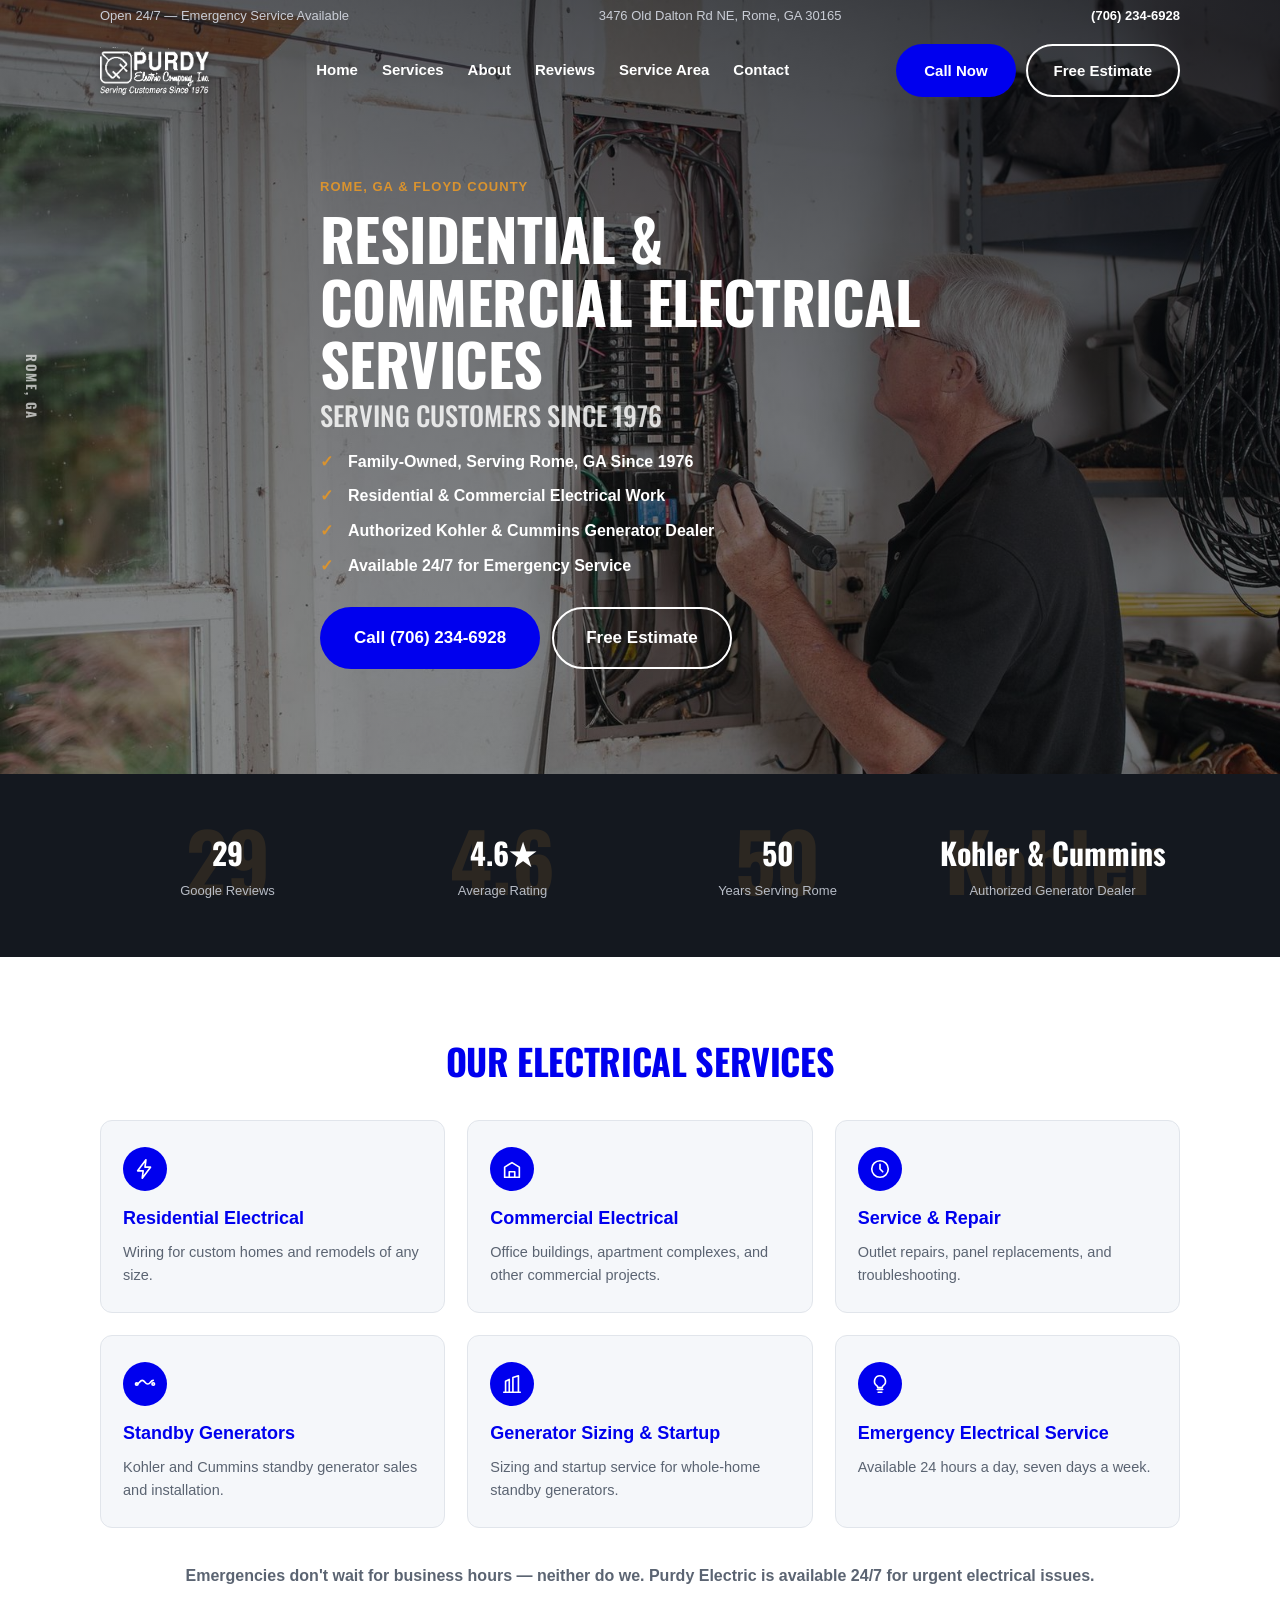
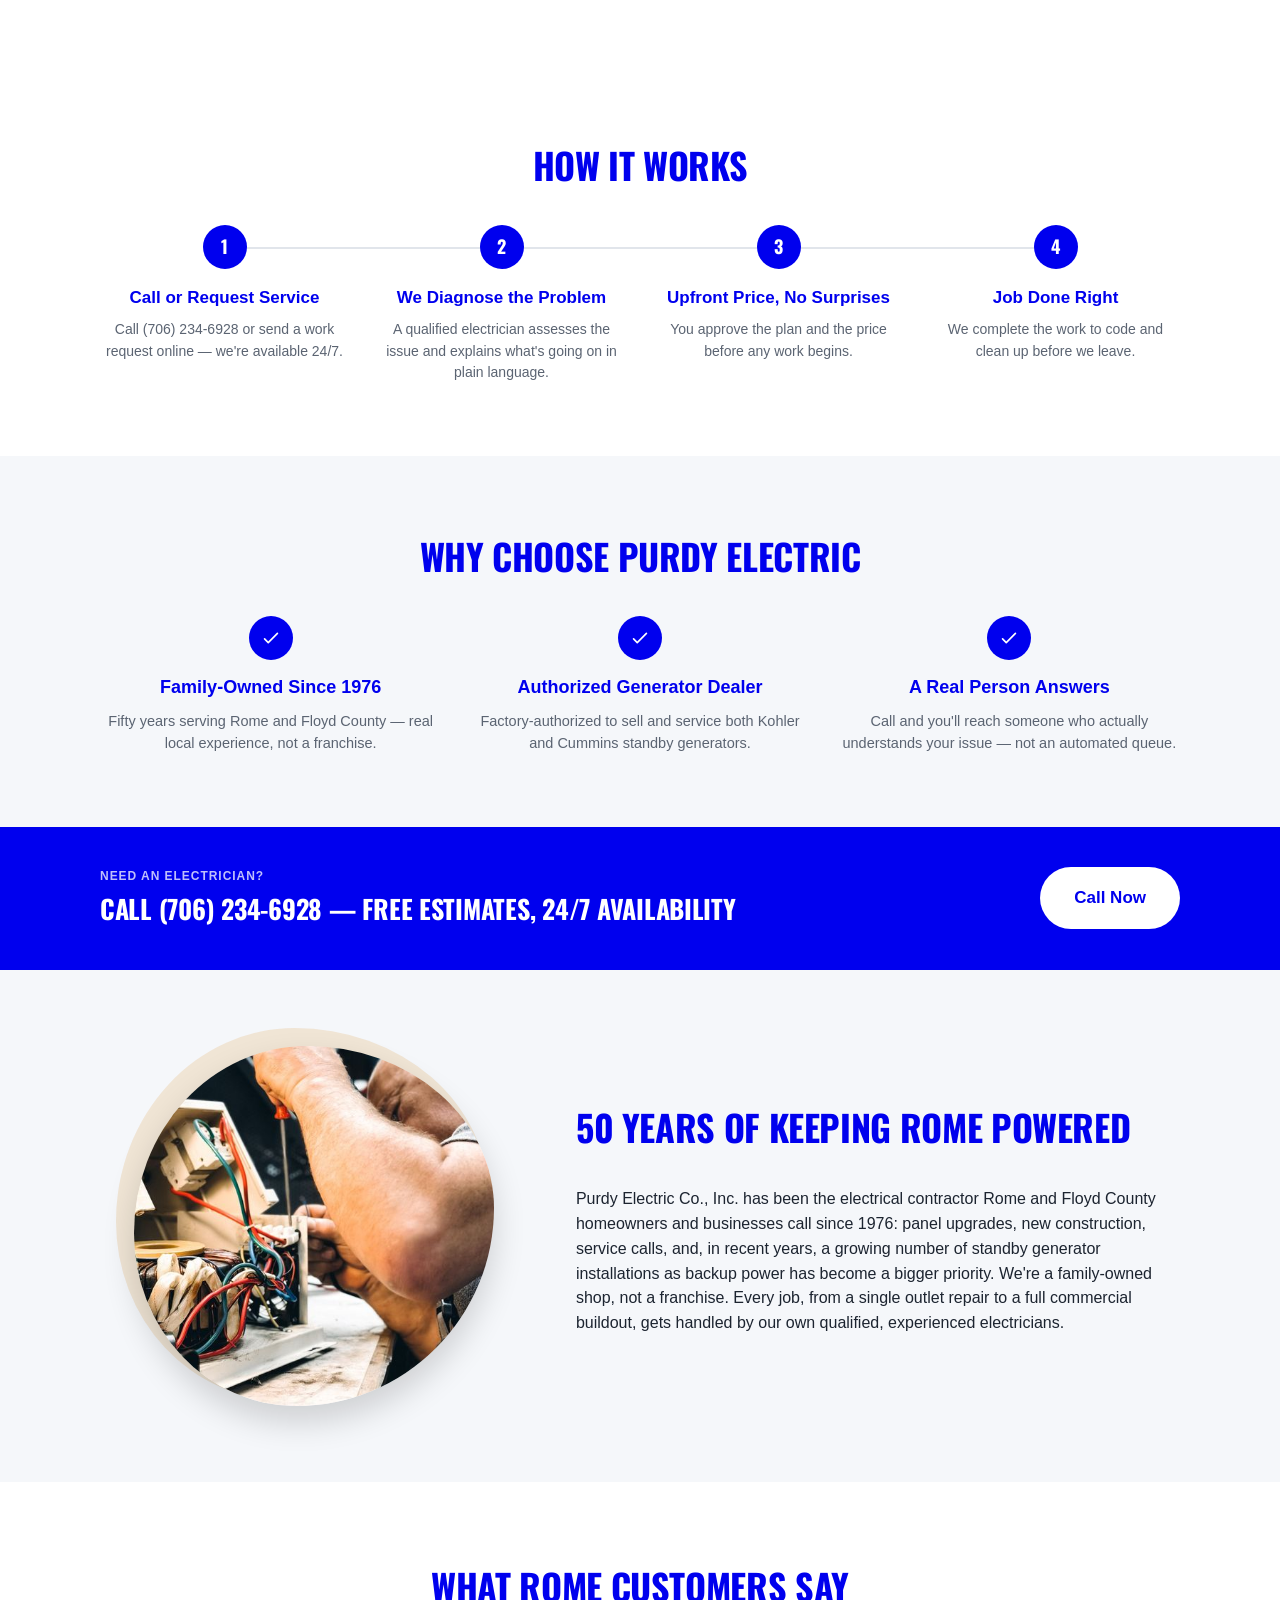
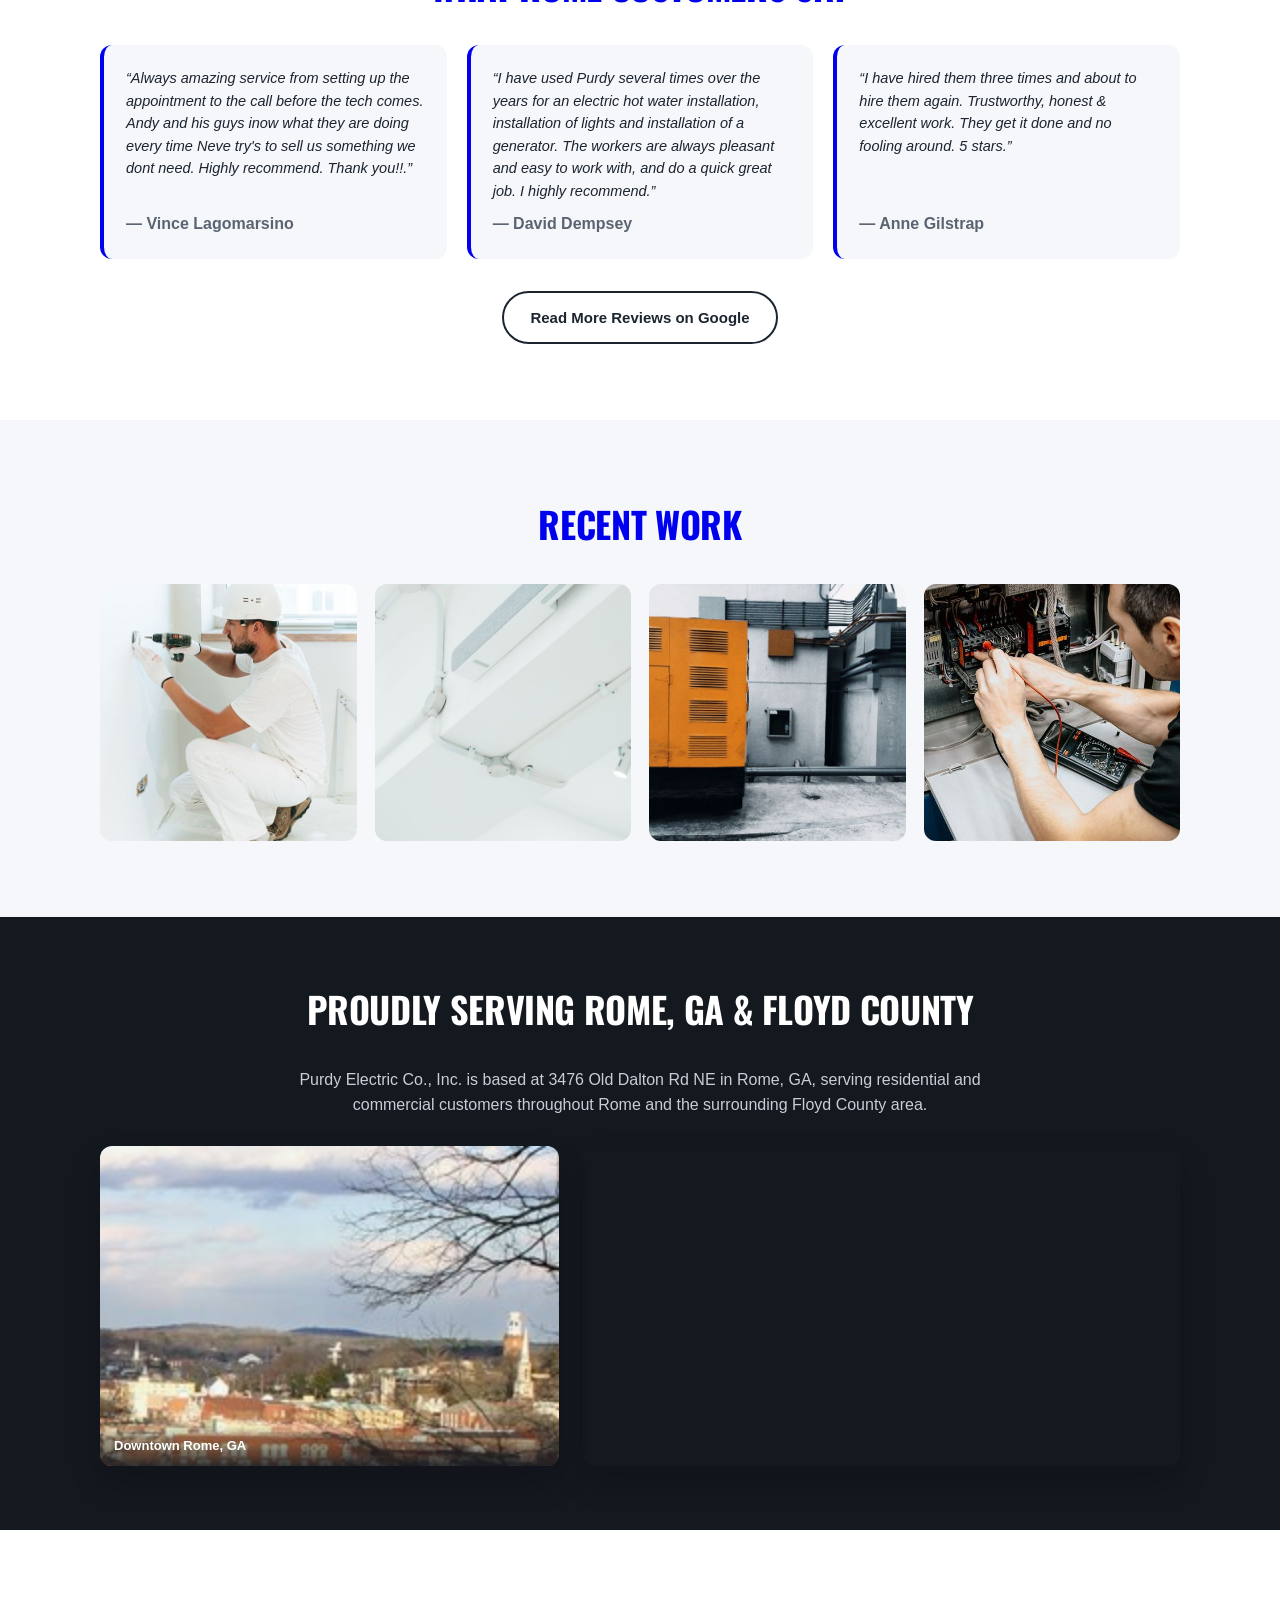
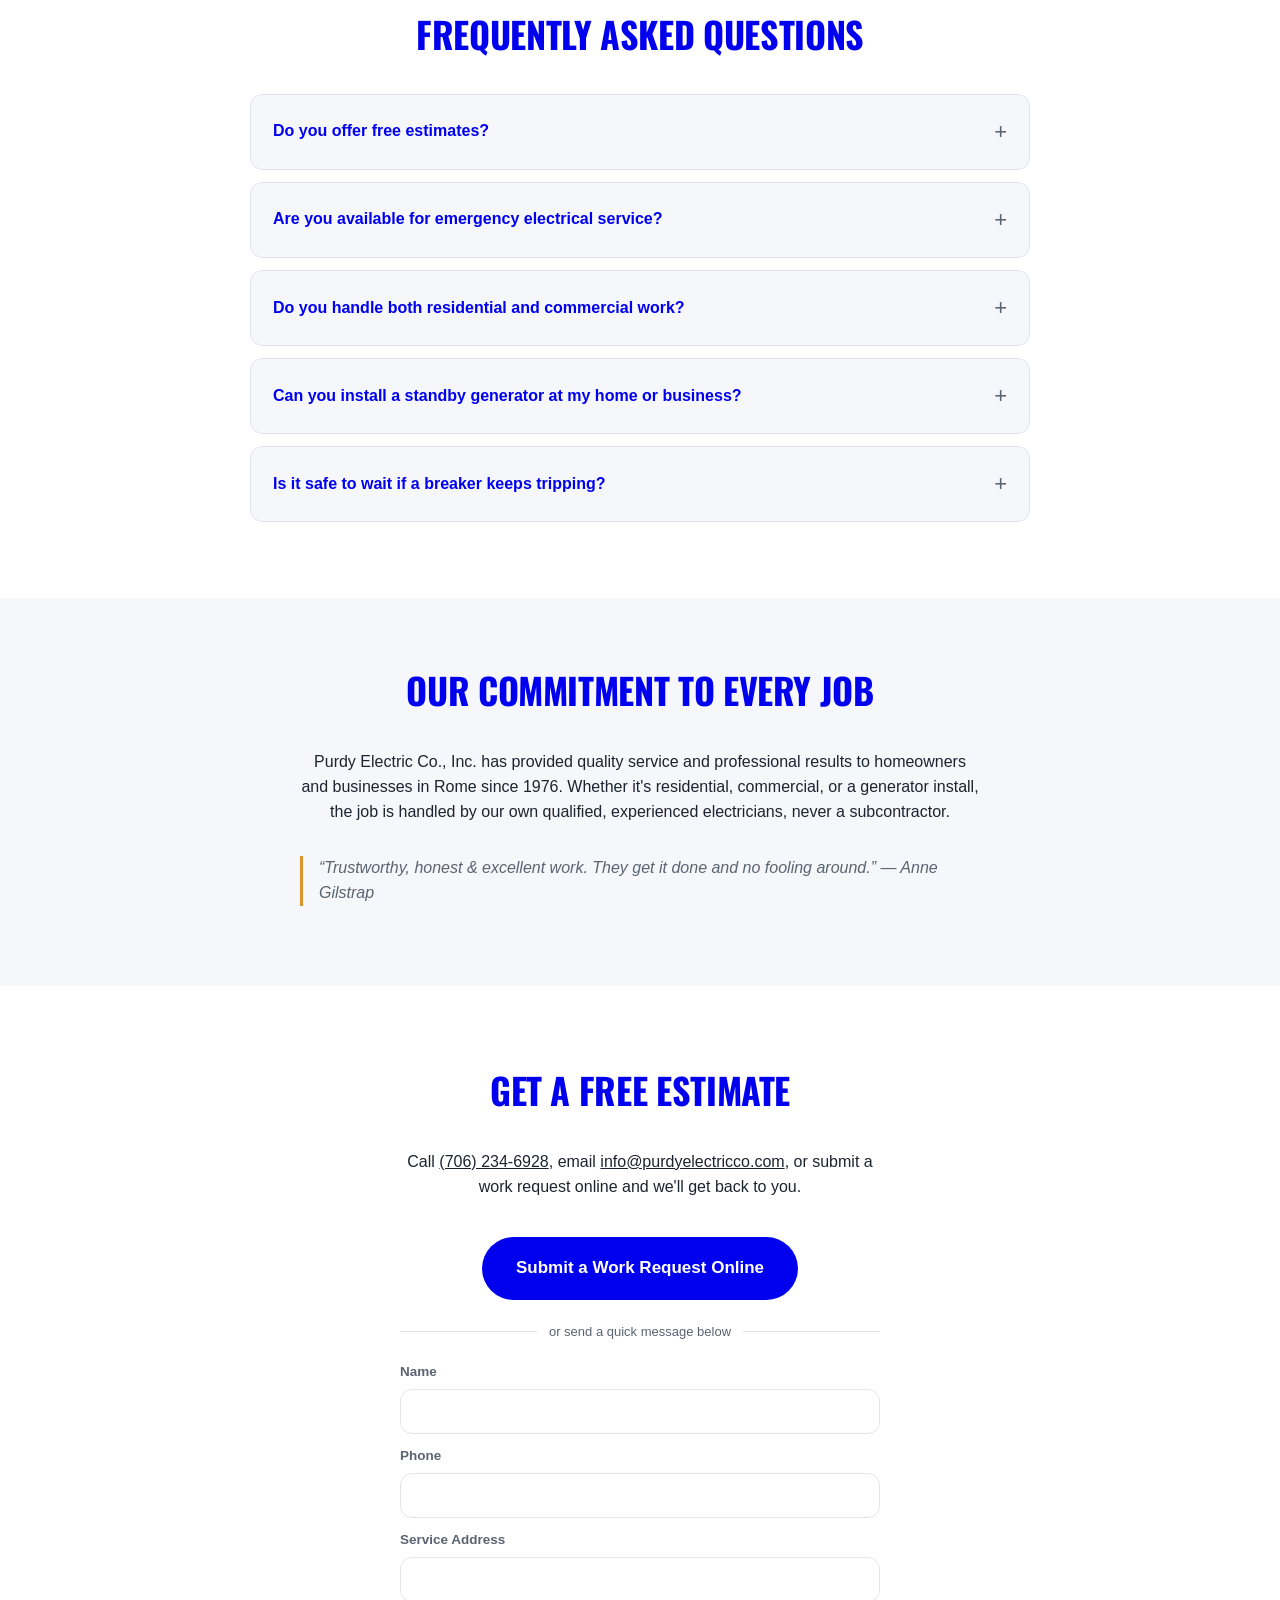
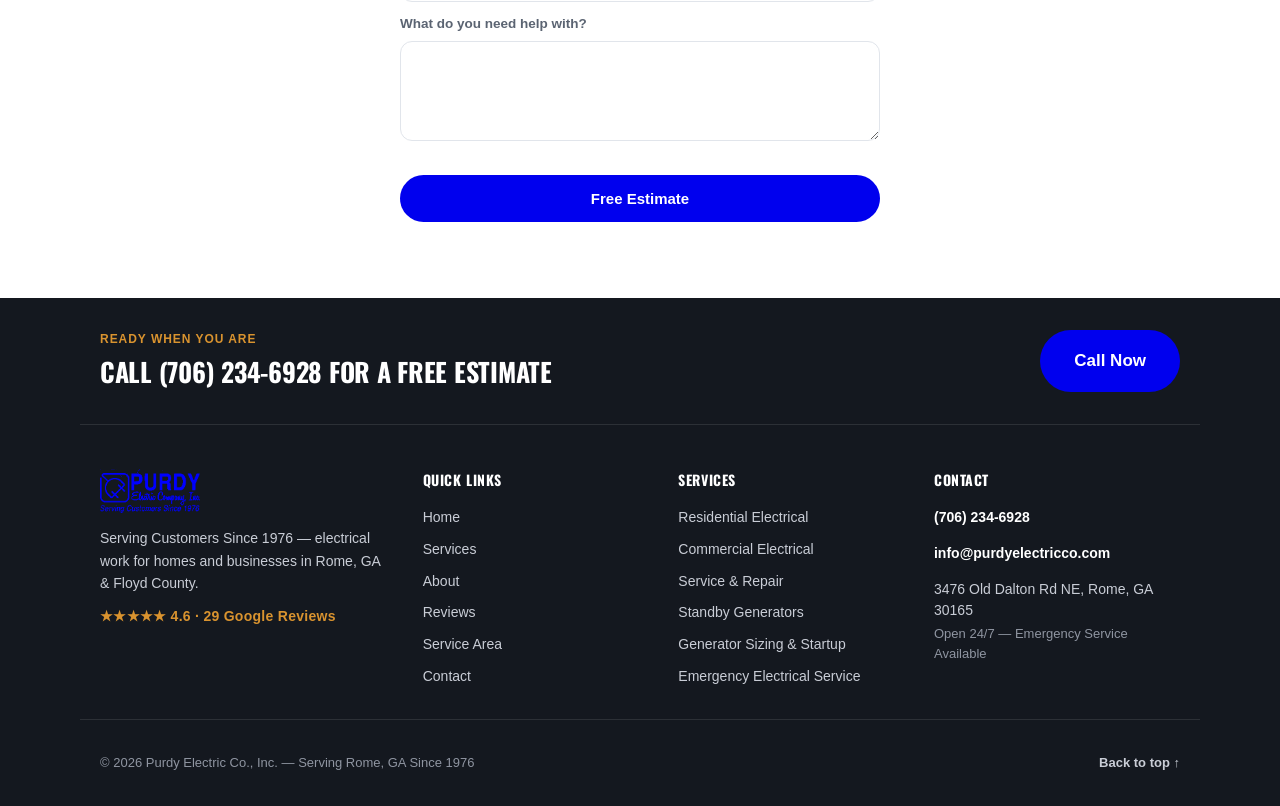
==== commit 8d1c48b2: "Remove misleading A+ BBB Rating badge Purdy's BBB profile shows an A+ letter grade but explicitly st" ====
--- a/dev.html
+++ b/dev.html
@@ -160,9 +160,12 @@
   <!-- Real, sourced numbers only. Review count/rating: Purdy Electric's real Google Business
        Profile (share.google/TkdXrnhPCegUkf1gT), checked 2026-09-15.
        Years in business: business's own "Serving Customers Since 1976" claim (site + logo).
-       BBB rating: bbb.org profile for Purdy Electric Co Inc (not accredited, A+ letter grade).
        No confirmed public license number was found, so a "Licensed & Insured" tile was
-       replaced with the confirmed Kohler/Cummins authorized-dealer status instead of guessing. -->
+       replaced with the confirmed Kohler/Cummins authorized-dealer status instead of guessing.
+       Deliberately NOT showing a BBB rating tile: their bbb.org profile shows an A+ letter
+       grade but explicitly states "Not BBB Accredited" — a prominent "A+ BBB Rating" badge in
+       a trust bar reads as an accreditation claim to most visitors even though it's technically
+       just a grade, so it's misleading here and was pulled after being flagged. -->
   <section class="stats-bar" aria-label="Trust indicators">
     <div class="wrap stats-grid">
       <div class="stat reveal" data-ghost="29">
@@ -177,9 +180,9 @@
         <span class="stat-value">50</span>
         <span class="stat-label">Years Serving Rome</span>
       </div>
-      <div class="stat reveal" data-ghost="A+">
-        <span class="stat-value">A+</span>
-        <span class="stat-label">BBB Rating</span>
+      <div class="stat reveal" data-ghost="Kohler">
+        <span class="stat-value">Kohler &amp; Cummins</span>
+        <span class="stat-label">Authorized Generator Dealer</span>
       </div>
     </div>
   </section>
@@ -526,7 +529,7 @@
   </div>
 
   <div class="wrap footer-bottom">
-    <p>&copy; <span id="footer-year"></span> Purdy Electric Co., Inc. — A+ BBB Rating</p>
+    <p>&copy; <span id="footer-year"></span> Purdy Electric Co., Inc. — Serving Rome, GA Since 1976</p>
     <a class="back-to-top" href="#main">Back to top ↑</a>
   </div>
 </footer>
